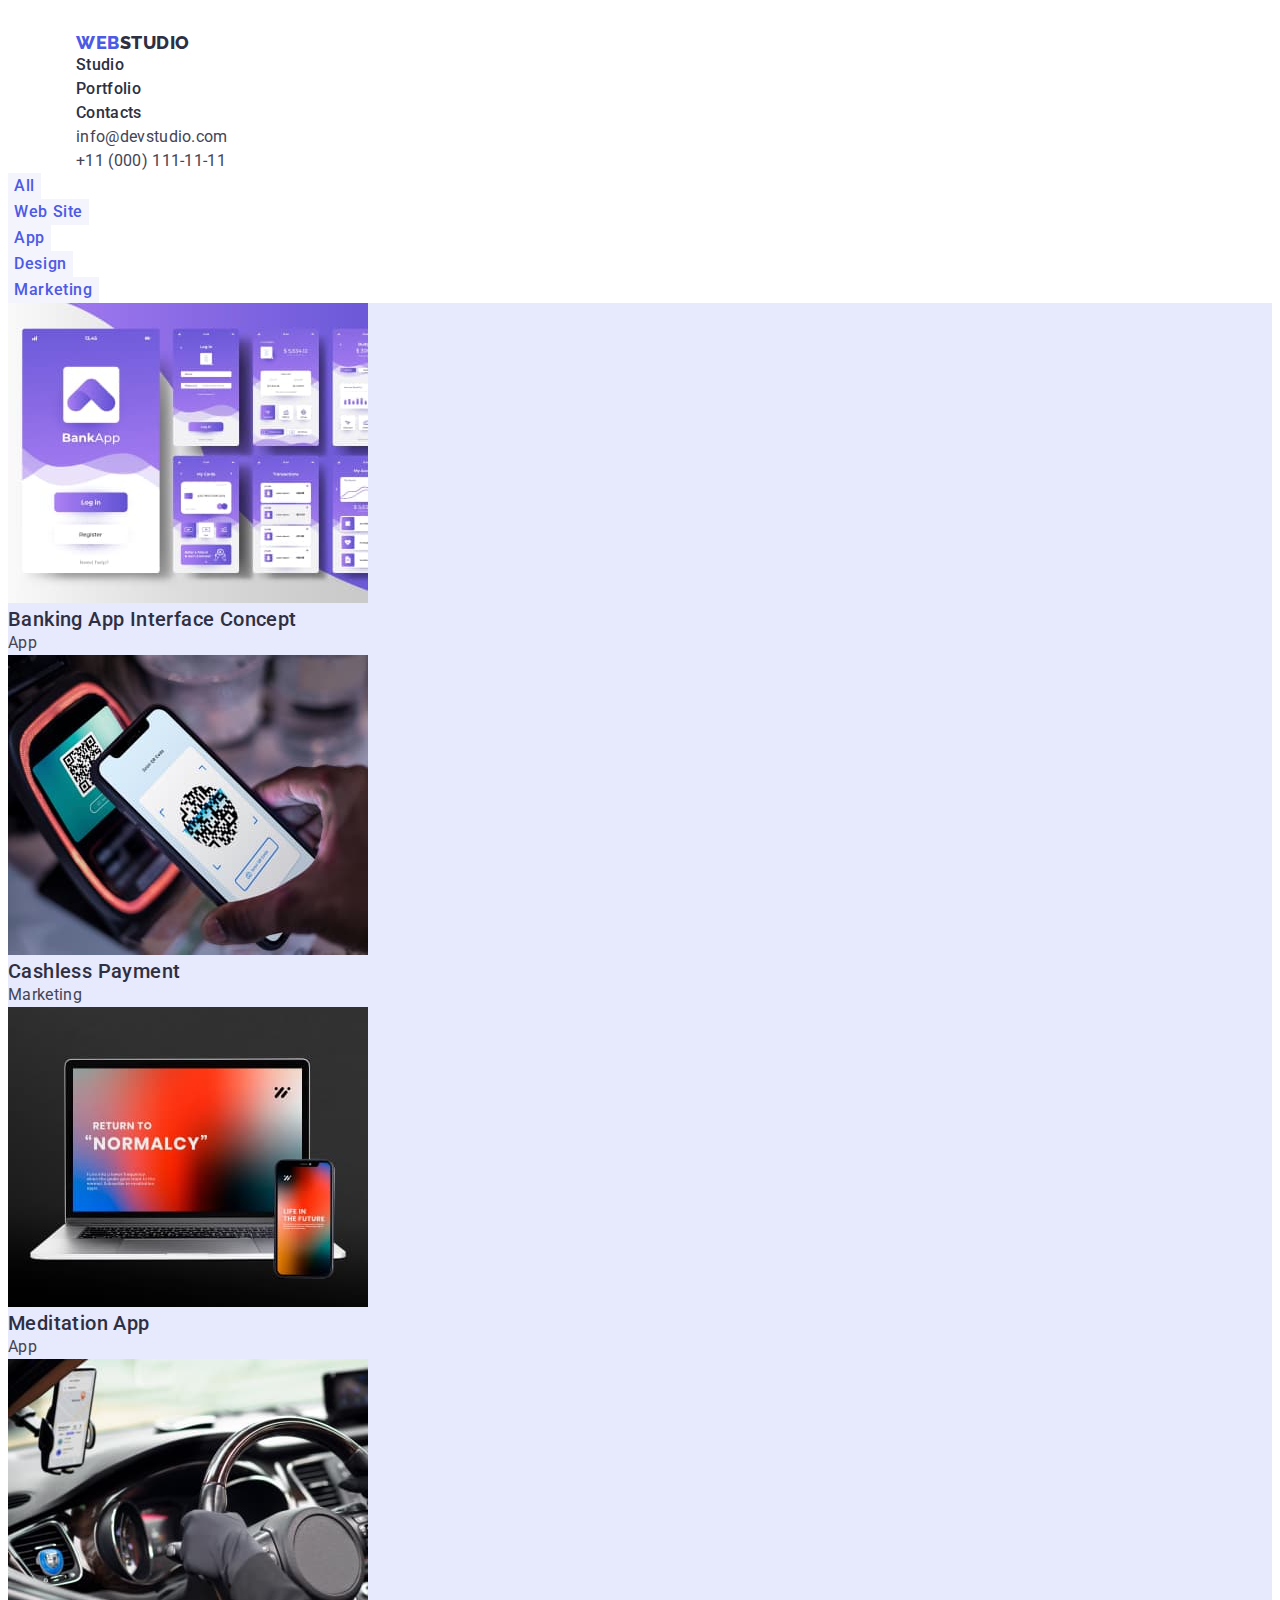
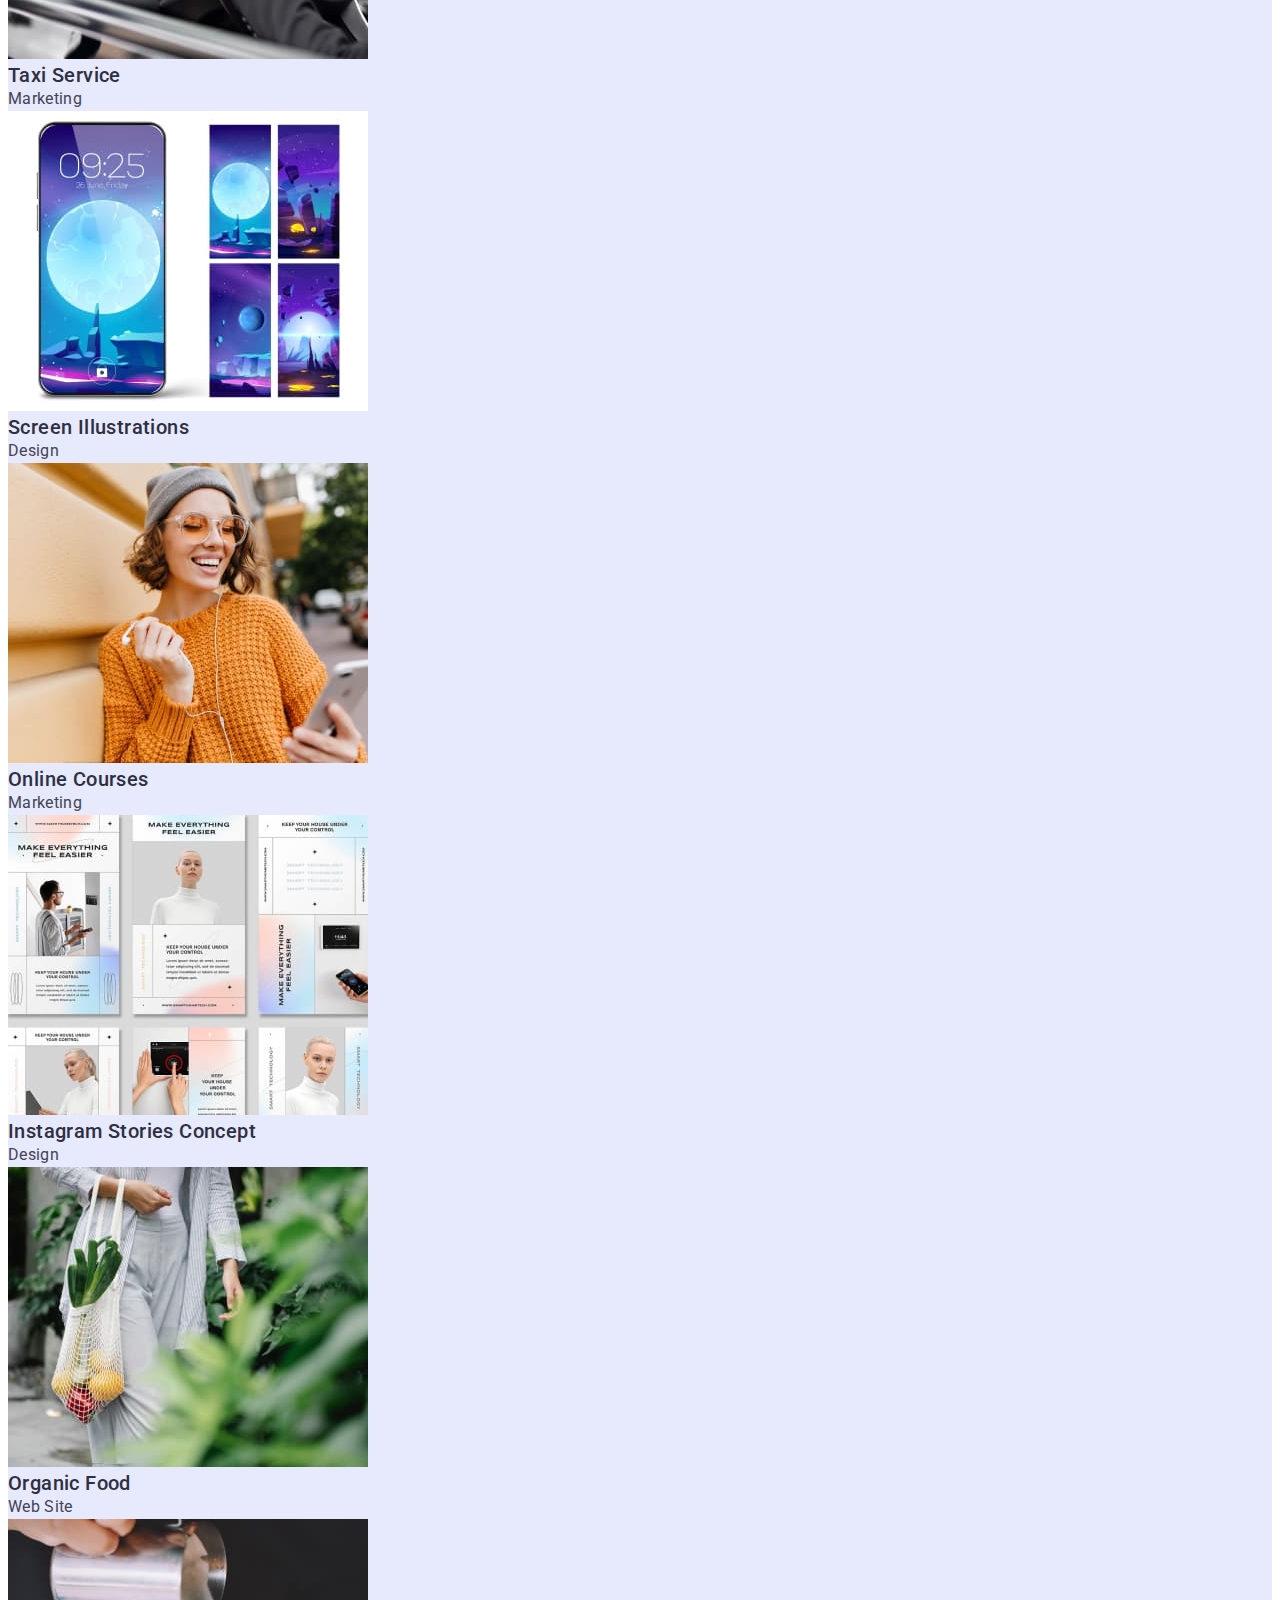
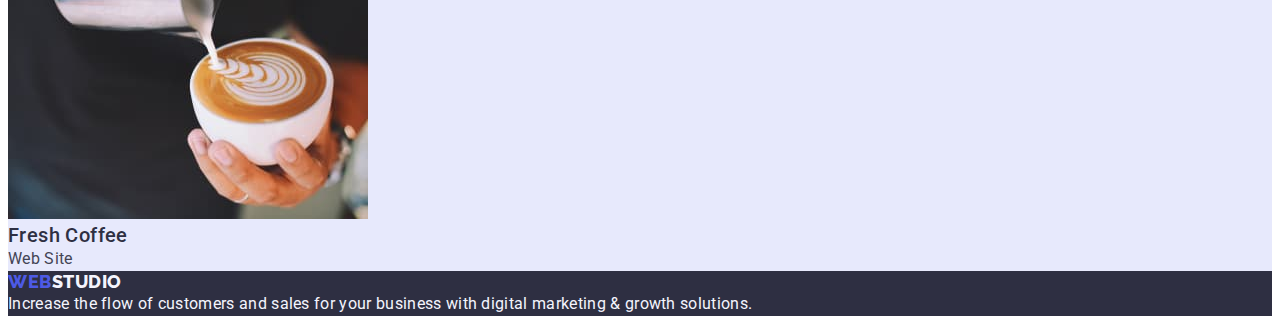
==== portfolio.html @ 5c4ec495 "add margine to header" ====
<!DOCTYPE html>
<html lang="en">
  <head>
    <meta charset="UTF-8" />
    <meta http-equiv="X-UA-Compatible" content="IE=edge" />
    <meta name="viewport" content="width=device-width, initial-scale=1.0" />
    <title>Document</title>
    <link rel="preconnect" href="https://fonts.googleapis.com" />
    <link rel="preconnect" href="https://fonts.gstatic.com" crossorigin />
    <link
      href="https://fonts.googleapis.com/css2?family=Raleway:wght@800&family=Roboto:wght@400;500;700;900&display=swap"
      rel="stylesheet"
    />
    <link
      rel="stylesheet"
      href="https://cdnjs.cloudflare.com/ajax/libs/modern-normalize/1.1.0/modern-normalize.min.css"
      integrity="sha512-wpPYUAdjBVSE4KJnH1VR1HeZfpl1ub8YT/NKx4PuQ5NmX2tKuGu6U/JRp5y+Y8XG2tV+wKQpNHVUX03MfMFn9Q=="
      crossorigin="anonymous"
      referrerpolicy="no-referrer"
    />
    <link href="./css/styles.css" rel="stylesheet" />
  </head>
  <body>
    <header class="header">
      <div class="container">
        <nav class="header-navigation">
          <a class="main-logo link" href="./index.html"
            >Web<span class="logo-span">Studio</span></a
          >
          <ul class="header-list list">
            <li class="header-item">
              <a class="header-link link" href="./index.html"> Studio </a>
            </li>
            <li class="header-item">
              <a class="header-link link" href="./portfolio.html">
                Portfolio
              </a>
            </li>
            <li class="header-item">
              <a class="header-link link" href=""> Contacts </a>
            </li>
          </ul>
        </nav>
        <address class="header-contact">
          <ul class="address-list list">
            <li class="adress-item">
              <a class="item-contact link" href="mailto:info@devstudio.com">
                info@devstudio.com
              </a>
            </li>
            <li class="adress-item">
              <a class="item-contact link" href="tel:+110001111111">
                +11 (000) 111-11-11
              </a>
            </li>
          </ul>
        </address>
      </div>
    </header>
    <main>
      <!--Filter-->
      <section class="filter">
        <h1 hidden class="project-title">Our projects</h1>
        <ul class="filter-list list">
          <li class="filter-item">
            <button class="filter-btn" type="button">All</button>
          </li>
          <li class="filter-item">
            <button class="filter-btn" type="button">Web Site</button>
          </li>
          <li class="filter-item">
            <button class="filter-btn" type="button">App</button>
          </li>
          <li class="filter-item">
            <button class="filter-btn" type="button">Design</button>
          </li>
          <li class="filter-item">
            <button class="filter-btn" type="button">Marketing</button>
          </li>
        </ul>

        <!--Projects-list-->

        <ul class="project-list list">
          <li class="project-item">
            <a class="project-link link">
              <img
                class="project-picture"
                src="./images/Portfolio/app_concept.jpg"
                alt="employee photo"
                width="360"
                height="300"
              />
              <h2 class="project-name">Banking App Interface Concept</h2>
              <p class="project-description">App</p>
            </a>
          </li>
          <li class="project-item">
            <a class="project-link link"
              ><img
                class="project-picture"
                src="./images/Portfolio/payment.jpg"
                alt="employee photo"
                width="360"
                height="300"
              />
              <h2 class="project-name">Cashless Payment</h2>
              <p class="project-description">Marketing</p>
            </a>
          </li>
          <li class="project-item">
            <a class="project-link link"
              ><img
                class="project-picture"
                src="./images/Portfolio/meditation_app.jpg"
                alt="employee photo"
                width="360"
                height="300"
              />
              <h2 class="project-name">Meditation App</h2>
              <p class="project-description">App</p>
            </a>
          </li>
          <li class="project-item">
            <a class="project-link link"
              ><img
                class="project-picture"
                src="./images/Portfolio/taxi_service.jpg"
                alt="employee photo"
                width="360"
                height="300"
              />
              <h2 class="project-name">Taxi Service</h2>
              <p class="project-description">Marketing</p>
            </a>
          </li>
          <li class="project-item">
            <a class="project-link link"
              ><img
                class="project-picture"
                src="./images/Portfolio/screen_img.jpg"
                alt="employee photo"
                width="360"
                height="300"
              />
              <h2 class="project-name">Screen Illustrations</h2>
              <p class="project-description">Design</p>
            </a>
          </li>
          <li class="project-item">
            <a class="project-link link"
              ><img
                class="project-picture"
                src="./images/Portfolio/courses.jpg"
                alt="employee photo"
                width="360"
                height="300"
              />
              <h2 class="project-name">Online Courses</h2>
              <p class="project-description">Marketing</p>
            </a>
          </li>
          <li class="project-item">
            <a class="project-link link"
              ><img
                class="project-picture"
                src="./images/Portfolio/inst_stories_concept.jpg"
                alt="employee photo"
                width="360"
                height="300"
              />
              <h2 class="project-name">Instagram Stories Concept</h2>
              <p class="project-description">Design</p>
            </a>
          </li>
          <li class="project-item">
            <a class="project-link link"
              ><img
                class="project-picture"
                src="./images/Portfolio/organic_food.jpg"
                alt="employee photo"
                width="360"
                height="300"
              />
              <h2 class="project-name">Organic Food</h2>
              <p class="project-description">Web Site</p>
            </a>
          </li>
          <li class="project-item">
            <a class="project-link link"
              ><img
                class="project-picture"
                src="./images/Portfolio/fresh_coffee.jpg"
                alt="employee photo"
                width="360"
                height="300"
              />
              <h2 class="project-name">Fresh Coffee</h2>
              <p class="project-description">Web Site</p>
            </a>
          </li>
        </ul>
      </section>
    </main>
    <footer class="footer">
      <a class="footer-logo link" href="./index.html"
        >Web<span class="logo-span-foot">Studio</span></a
      >
      <p class="footer-text">
        Increase the flow of customers and sales for your business with digital
        marketing & growth solutions.
      </p>
    </footer>
  </body>
</html>
---- css/styles.css ----
:root {
  --main-text-color: #434455;
  --main-title-color: #ffffff;
  --second-title-color: #2e2f42;
  --active-link-color: #404bbf;
  --logo-color-style: #4d5ae5;
  --logo-main-color: #2e2f42;
  --filter-btn-color: #4d5ae5;
}

p,
h1,
h2,
h3,
h4,
h5,
h6 {
  margin: 0;
}

ul {
  margin: 0;
  padding-left: 0;
}

button {
  cursor: pointer;
}

address {
  font-style: normal;
}

body {
  font-family: "Roboto", sans-serif;
  background-color: #ffffff;
  color: var(--main-text-color);
}

.link {
  text-decoration: none;
}

.list {
  list-style: none;
}

.container {
  width: 1128px;
  padding-left: 15px;
  padding-right: 15px;
  margin: 0 auto;
}

.btn-size {
  border: 0;
  padding: 16px 32px;
}

/*? --------HEADER-----------*/

.header {
  background: #fff;
  padding-top: 24px;
}
.header-navigation {
}

.main-logo {
  font-family: "Raleway", sans-serif;
  font-style: normal;
  font-weight: 800;
  font-size: 18px;
  line-height: 1.17;
  letter-spacing: 0.03em;
  text-transform: uppercase;
  color: var(--logo-color-style);
  text-decoration: none;
}

.logo-span {
  color: var(--logo-main-color);
  text-decoration: none;
}

.header-list {
}
.header-item {
}

.header-link {
  font-weight: 500;
  font-size: 16px;
  line-height: 1.5;
  letter-spacing: 0.02em;
  color: var(--second-title-color);
}
.header-link:hover {
  color: var(--active-link-color);
}

.header-link:focus {
  color: var(--active-link-color);
}

.header-contact {
  font-style: normal;
}
.address-list {
}
.adress-item {
}
.item-contact {
  font-weight: 400;
  font-size: 16px;
  line-height: 1.5;
  letter-spacing: 0.02em;
  color: var(--main-text-color);
}

.item-contact:hover {
  color: var(--active-link-color);
}

.item-contact:focus {
  color: var(--active-link-color);
}

/*? --------HERO-----------*/

.hero {
  background-color: var(--logo-main-color);
}

.hero-title {
  font-style: normal;
  font-size: 56px;
  line-height: 1.07;
  text-align: center;
  letter-spacing: 0.02em;
  color: var(--main-title-color);
  margin-bottom: 48px;
}

.hero-btn {
  font-family: "Roboto", sans-serif;
  background-color: #4d5ae5;
  font-weight: 500;
  font-size: 16px;
  line-height: 1.5;
  letter-spacing: 0.04em;
  text-align: center;
  color: #ffffff;
}



.hero-btn:hover {
  background-color: var(--active-link-color);
}

.hero-btn:focus {
  background-color: var(--active-link-color);
}

/*? --------BENEFITS-----------*/

.benefits {
  background: #fff;
}

.benefits-list{
  padding-top: 120px;
  padding-bottom: 120px;
}

.benefits-title {
  font-style: normal;
  font-weight: 500;
  font-size: 20px;
  line-height: 1.2;
  letter-spacing: 0.02em;
  color: var(--second-title-color);
  margin-bottom: 8px;
}

.benefits-text {
  font-size: 16px;
  line-height: 1.5;
  letter-spacing: 0.02em;
  color: var(--main-text-color);
}

.exemple-title {
  font-style: normal;
  font-weight: 700;
  font-size: 36px;
  line-height: 1.11;
  letter-spacing: 0.02em;
  text-align: center;
  text-transform: capitalize;
  color: var(--second-title-color);
}

/*? --------OUR TEAM-----------*/

.team {
  background: #f4f4fd;
}

.team-title {
  font-style: normal;
  font-weight: 700;
  font-size: 36px;
  line-height: 1.11;
  letter-spacing: 0.02em;
  text-align: center;
  text-transform: capitalize;
  color: var(--second-title-color);
}

.team-item {
  background: #ffffff;
}

.team-name {
  font-style: normal;
  font-weight: 500;
  font-size: 20px;
  line-height: 1.2;
  letter-spacing: 0.02em;
  color: var(--second-title-color);
}

.team-post {
  font-size: 16px;
  line-height: 1.5;
  letter-spacing: 0.02em;
  color: var(--main-text-color);
}

/*! --------======PORTFOLIO========-----------*/

/*? --------FILTER-----------*/

.filter {
  background: #ffffff;
}

.filter-list:focus {
  color: var(--active-link-color);
}

.filter-btn {
  font-family: "Roboto", sans-serif;
  font-style: normal;
  font-weight: 500;
  font-size: 16px;
  line-height: 1.5;
  letter-spacing: 0.04em;
  color: var(--filter-btn-color);
  background-color: #f4f4fd;
  border: none;
  cursor: pointer;
}

.filter-btn:hover {
  background: var(--active-link-color);
  color: #ffffff;
}

.filter-btn:focus {
  background: var(--active-link-color);
  color: #ffffff;
}

.filter-btn-text {
  color: #4d5ae5;
}
.filter-btn-text:hover {
  color: #ffffff;
}

.filter-btn-text:focus {
  color: #fff;
}

/*? --------PROJECTS-----------*/

.project-list {
}

.project-item {
  background-color: #e7e9fc;
}

.project-link {
}

.project-picture {
  cursor: pointer;
}
.project-name {
  font-style: normal;
  font-weight: 500;
  font-size: 20px;
  line-height: 1.2;
  letter-spacing: 0.02em;
  cursor: pointer;
  color: var(--second-title-color);
}

.project-description {
  font-size: 16px;
  line-height: 1.5;
  letter-spacing: 0.02em;
  cursor: pointer;
  color: var(--main-text-color);
}

/*? --------FOOTER-----------*/

.footer {
  background-color: var(--second-title-color);
}

.footer-logo {
  font-family: "Raleway", sans-serif;
  font-style: normal;
  font-weight: 800;
  font-size: 18px;
  line-height: 1.17;
  letter-spacing: 0.03em;
  text-transform: uppercase;
  color: var(--logo-color-style);
}

.logo-span-foot {
  color: #f4f4fd;
}

.footer-text {
  font-size: 16px;
  line-height: 1.5;
  letter-spacing: 0.02em;
  color: #f4f4fd;
}
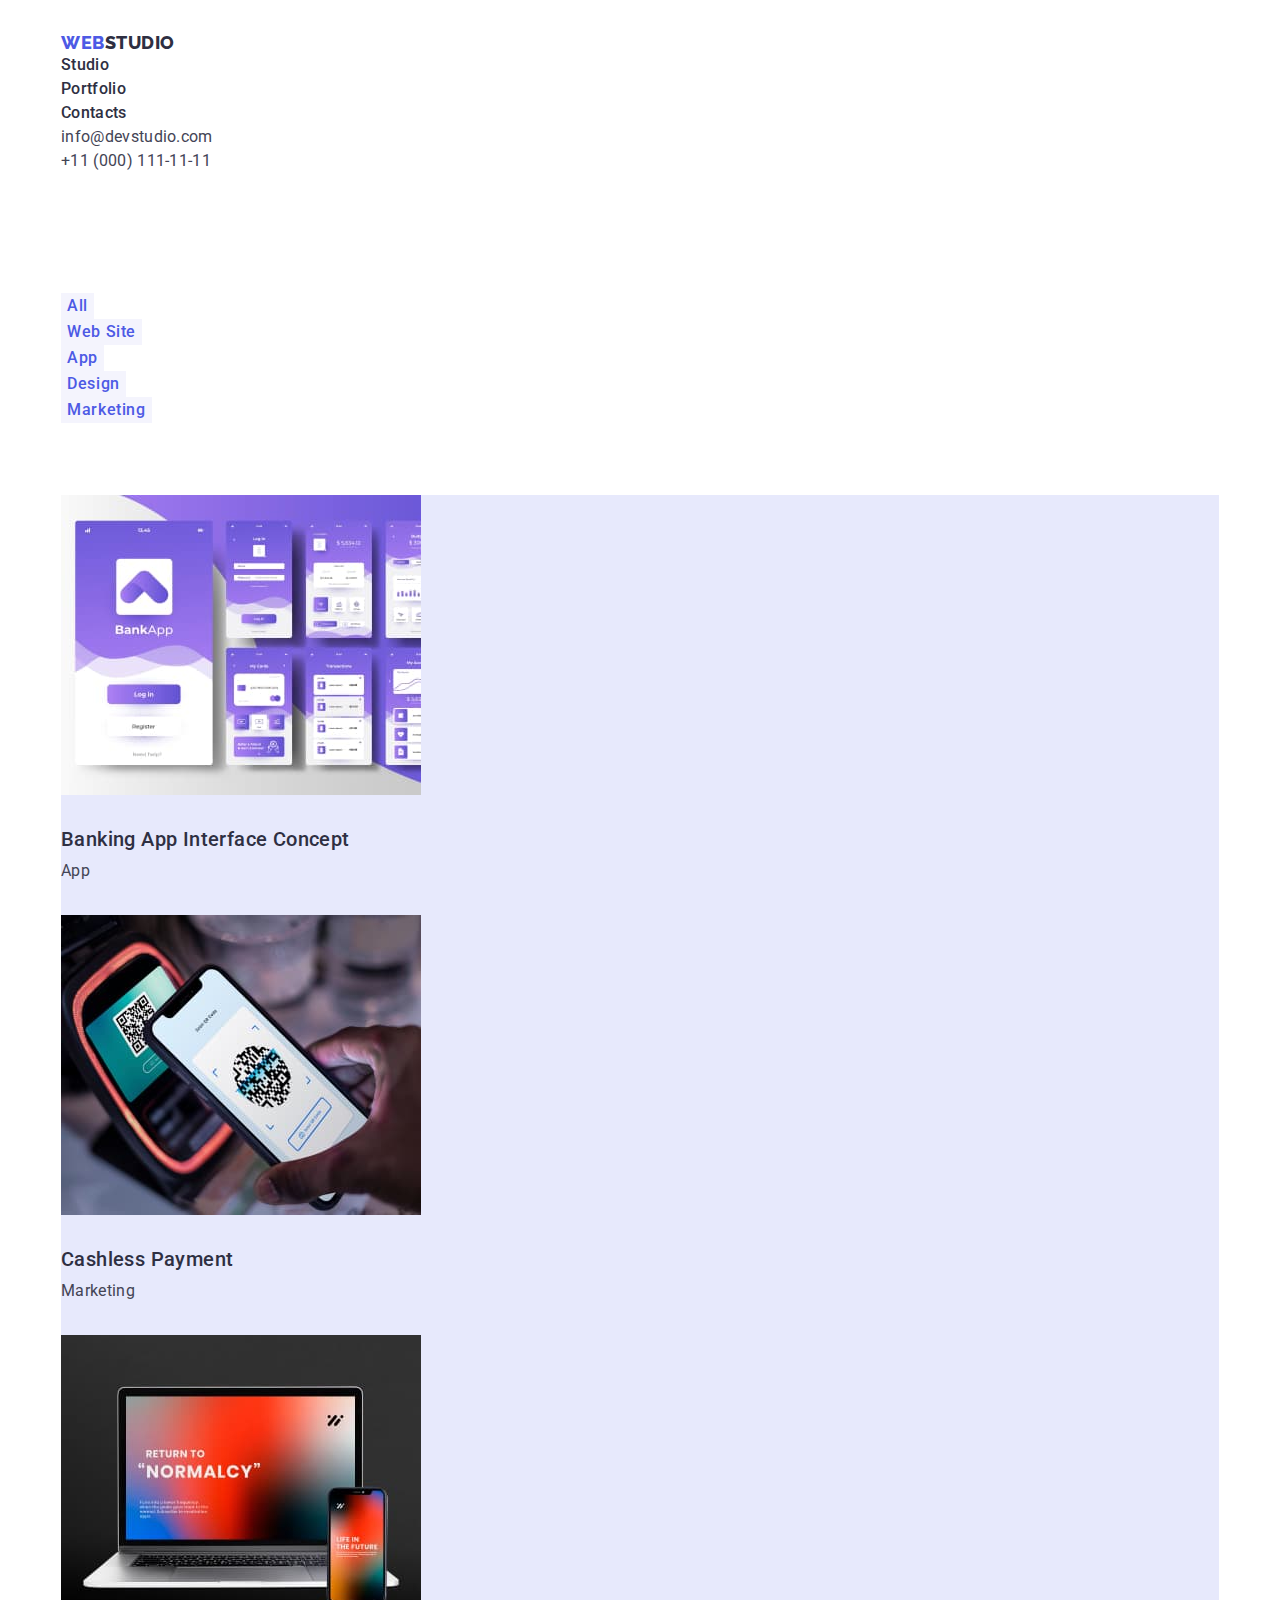
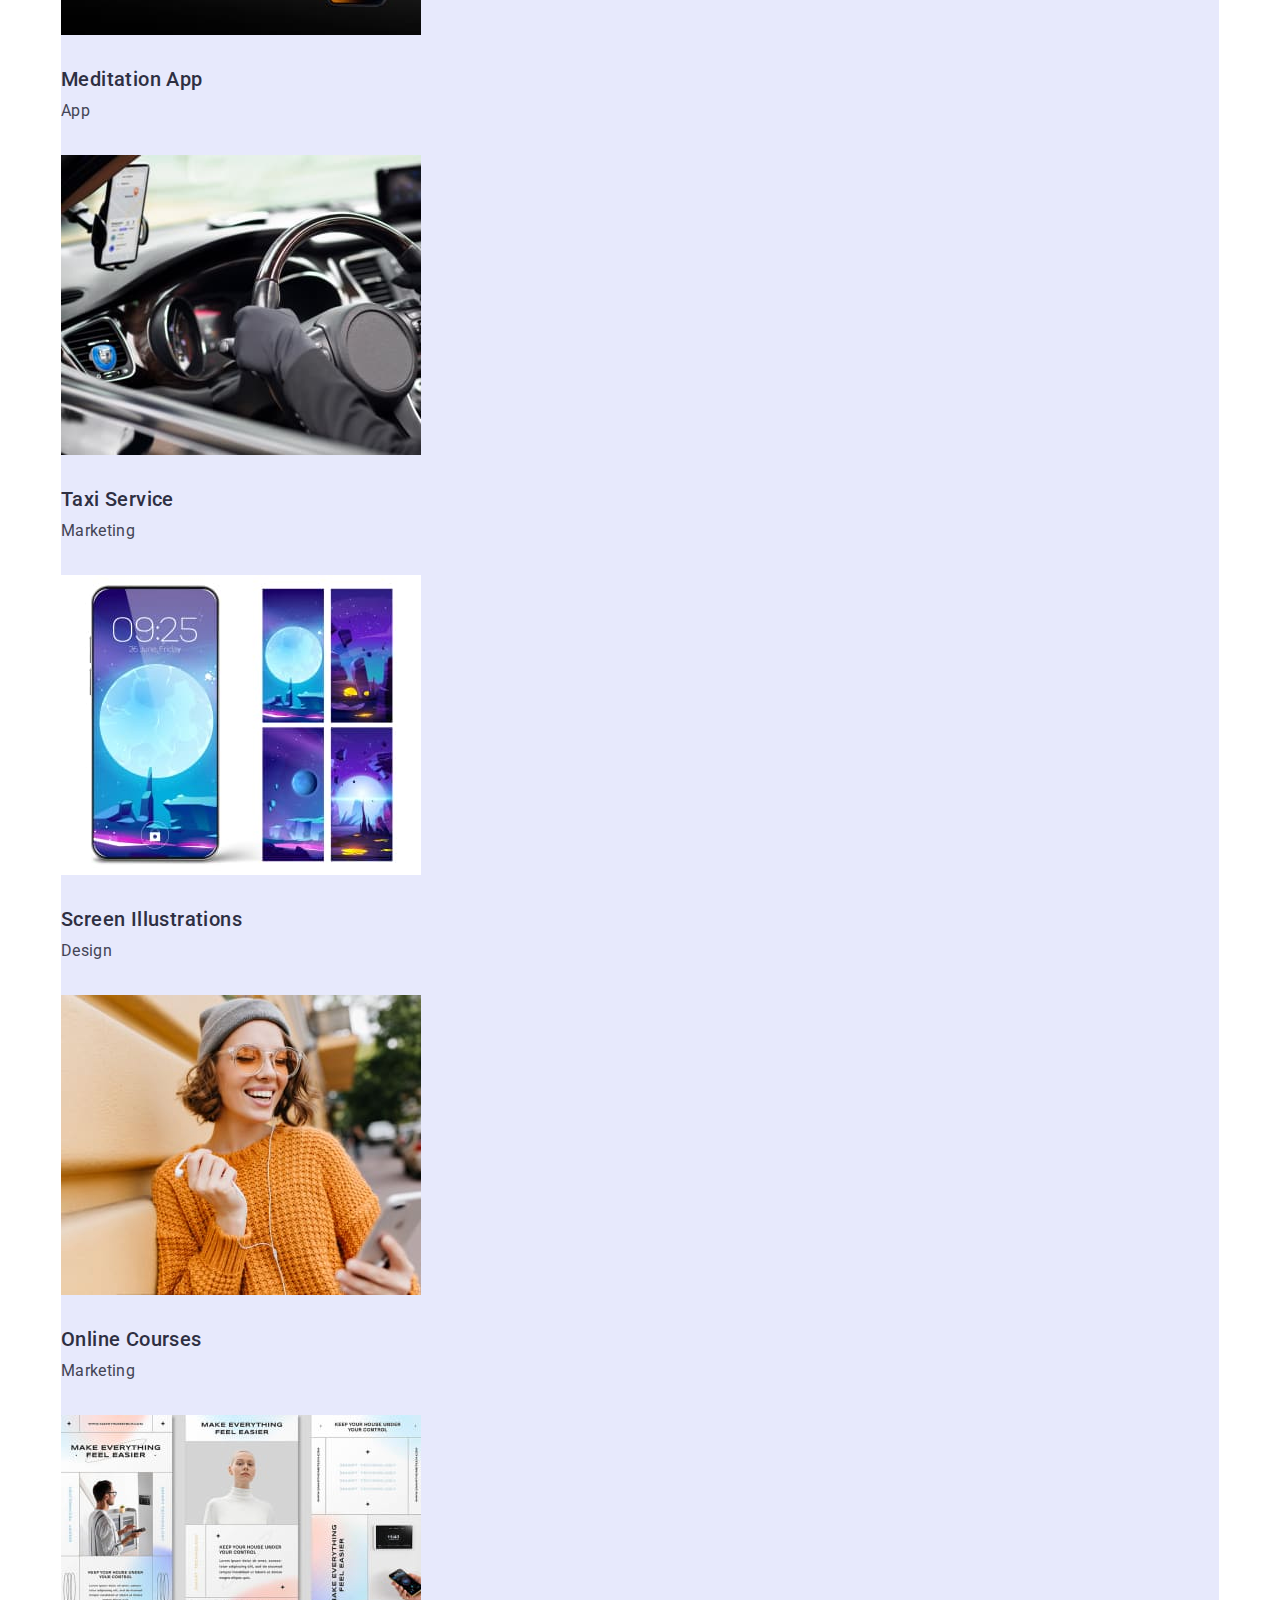
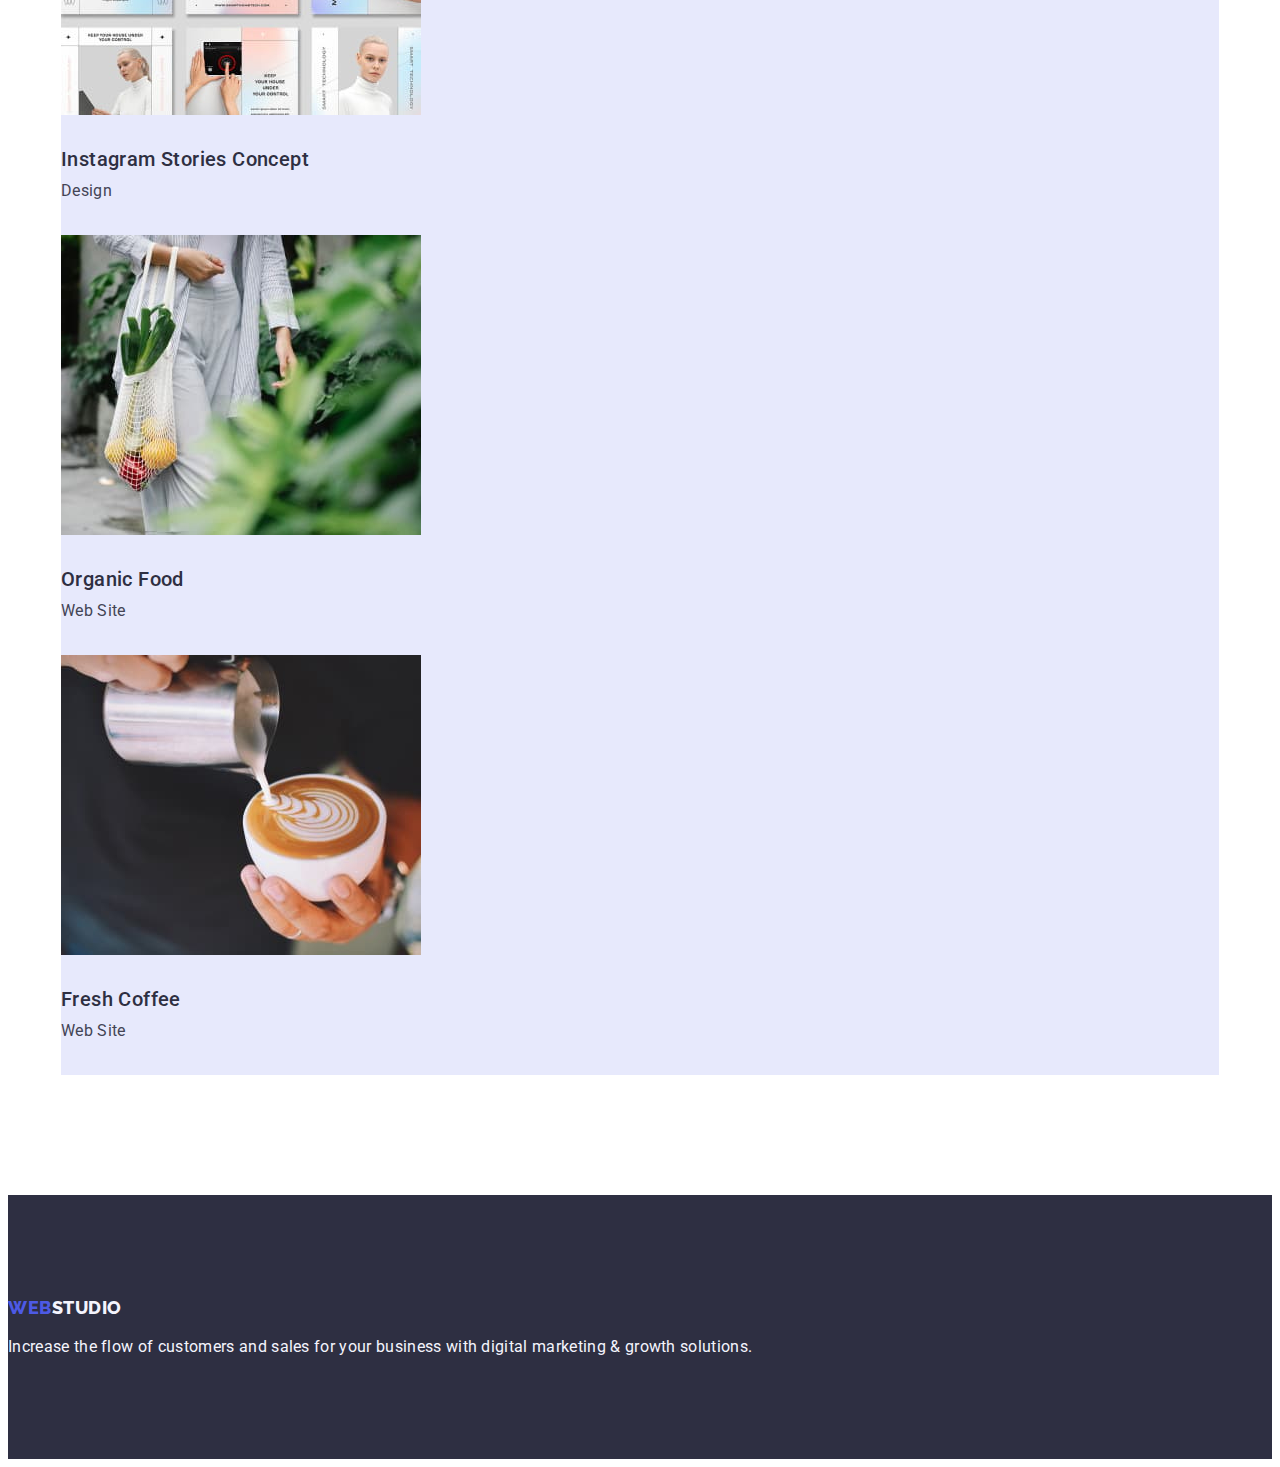
==== commit cbc6ccd2: "added container to all pages" ====
--- a/portfolio.html
+++ b/portfolio.html
@@ -61,145 +61,149 @@
       <!--Filter-->
       <section class="filter">
         <h1 hidden class="project-title">Our projects</h1>
-        <ul class="filter-list list">
-          <li class="filter-item">
-            <button class="filter-btn" type="button">All</button>
-          </li>
-          <li class="filter-item">
-            <button class="filter-btn" type="button">Web Site</button>
-          </li>
-          <li class="filter-item">
-            <button class="filter-btn" type="button">App</button>
-          </li>
-          <li class="filter-item">
-            <button class="filter-btn" type="button">Design</button>
-          </li>
-          <li class="filter-item">
-            <button class="filter-btn" type="button">Marketing</button>
-          </li>
-        </ul>
+        <div class="container">
+          <ul class="filter-list list">
+            <li class="filter-item">
+              <button class="filter-btn" type="button">All</button>
+            </li>
+            <li class="filter-item">
+              <button class="filter-btn" type="button">Web Site</button>
+            </li>
+            <li class="filter-item">
+              <button class="filter-btn" type="button">App</button>
+            </li>
+            <li class="filter-item">
+              <button class="filter-btn" type="button">Design</button>
+            </li>
+            <li class="filter-item">
+              <button class="filter-btn" type="button">Marketing</button>
+            </li>
+          </ul>
+        </div>
 
         <!--Projects-list-->
 
-        <ul class="project-list list">
-          <li class="project-item">
-            <a class="project-link link">
-              <img
-                class="project-picture"
-                src="./images/Portfolio/app_concept.jpg"
-                alt="employee photo"
-                width="360"
-                height="300"
-              />
-              <h2 class="project-name">Banking App Interface Concept</h2>
-              <p class="project-description">App</p>
-            </a>
-          </li>
-          <li class="project-item">
-            <a class="project-link link"
-              ><img
-                class="project-picture"
-                src="./images/Portfolio/payment.jpg"
-                alt="employee photo"
-                width="360"
-                height="300"
-              />
-              <h2 class="project-name">Cashless Payment</h2>
-              <p class="project-description">Marketing</p>
-            </a>
-          </li>
-          <li class="project-item">
-            <a class="project-link link"
-              ><img
-                class="project-picture"
-                src="./images/Portfolio/meditation_app.jpg"
-                alt="employee photo"
-                width="360"
-                height="300"
-              />
-              <h2 class="project-name">Meditation App</h2>
-              <p class="project-description">App</p>
-            </a>
-          </li>
-          <li class="project-item">
-            <a class="project-link link"
-              ><img
-                class="project-picture"
-                src="./images/Portfolio/taxi_service.jpg"
-                alt="employee photo"
-                width="360"
-                height="300"
-              />
-              <h2 class="project-name">Taxi Service</h2>
-              <p class="project-description">Marketing</p>
-            </a>
-          </li>
-          <li class="project-item">
-            <a class="project-link link"
-              ><img
-                class="project-picture"
-                src="./images/Portfolio/screen_img.jpg"
-                alt="employee photo"
-                width="360"
-                height="300"
-              />
-              <h2 class="project-name">Screen Illustrations</h2>
-              <p class="project-description">Design</p>
-            </a>
-          </li>
-          <li class="project-item">
-            <a class="project-link link"
-              ><img
-                class="project-picture"
-                src="./images/Portfolio/courses.jpg"
-                alt="employee photo"
-                width="360"
-                height="300"
-              />
-              <h2 class="project-name">Online Courses</h2>
-              <p class="project-description">Marketing</p>
-            </a>
-          </li>
-          <li class="project-item">
-            <a class="project-link link"
-              ><img
-                class="project-picture"
-                src="./images/Portfolio/inst_stories_concept.jpg"
-                alt="employee photo"
-                width="360"
-                height="300"
-              />
-              <h2 class="project-name">Instagram Stories Concept</h2>
-              <p class="project-description">Design</p>
-            </a>
-          </li>
-          <li class="project-item">
-            <a class="project-link link"
-              ><img
-                class="project-picture"
-                src="./images/Portfolio/organic_food.jpg"
-                alt="employee photo"
-                width="360"
-                height="300"
-              />
-              <h2 class="project-name">Organic Food</h2>
-              <p class="project-description">Web Site</p>
-            </a>
-          </li>
-          <li class="project-item">
-            <a class="project-link link"
-              ><img
-                class="project-picture"
-                src="./images/Portfolio/fresh_coffee.jpg"
-                alt="employee photo"
-                width="360"
-                height="300"
-              />
-              <h2 class="project-name">Fresh Coffee</h2>
-              <p class="project-description">Web Site</p>
-            </a>
-          </li>
-        </ul>
+        <div class="container">
+          <ul class="project-list list">
+            <li class="project-item">
+              <a class="project-link link">
+                <img
+                  class="project-picture"
+                  src="./images/Portfolio/app_concept.jpg"
+                  alt="employee photo"
+                  width="360"
+                  height="300"
+                />
+                <h2 class="project-name">Banking App Interface Concept</h2>
+                <p class="project-description">App</p>
+              </a>
+            </li>
+            <li class="project-item">
+              <a class="project-link link"
+                ><img
+                  class="project-picture"
+                  src="./images/Portfolio/payment.jpg"
+                  alt="employee photo"
+                  width="360"
+                  height="300"
+                />
+                <h2 class="project-name">Cashless Payment</h2>
+                <p class="project-description">Marketing</p>
+              </a>
+            </li>
+            <li class="project-item">
+              <a class="project-link link"
+                ><img
+                  class="project-picture"
+                  src="./images/Portfolio/meditation_app.jpg"
+                  alt="employee photo"
+                  width="360"
+                  height="300"
+                />
+                <h2 class="project-name">Meditation App</h2>
+                <p class="project-description">App</p>
+              </a>
+            </li>
+            <li class="project-item">
+              <a class="project-link link"
+                ><img
+                  class="project-picture"
+                  src="./images/Portfolio/taxi_service.jpg"
+                  alt="employee photo"
+                  width="360"
+                  height="300"
+                />
+                <h2 class="project-name">Taxi Service</h2>
+                <p class="project-description">Marketing</p>
+              </a>
+            </li>
+            <li class="project-item">
+              <a class="project-link link"
+                ><img
+                  class="project-picture"
+                  src="./images/Portfolio/screen_img.jpg"
+                  alt="employee photo"
+                  width="360"
+                  height="300"
+                />
+                <h2 class="project-name">Screen Illustrations</h2>
+                <p class="project-description">Design</p>
+              </a>
+            </li>
+            <li class="project-item">
+              <a class="project-link link"
+                ><img
+                  class="project-picture"
+                  src="./images/Portfolio/courses.jpg"
+                  alt="employee photo"
+                  width="360"
+                  height="300"
+                />
+                <h2 class="project-name">Online Courses</h2>
+                <p class="project-description">Marketing</p>
+              </a>
+            </li>
+            <li class="project-item">
+              <a class="project-link link"
+                ><img
+                  class="project-picture"
+                  src="./images/Portfolio/inst_stories_concept.jpg"
+                  alt="employee photo"
+                  width="360"
+                  height="300"
+                />
+                <h2 class="project-name">Instagram Stories Concept</h2>
+                <p class="project-description">Design</p>
+              </a>
+            </li>
+            <li class="project-item">
+              <a class="project-link link"
+                ><img
+                  class="project-picture"
+                  src="./images/Portfolio/organic_food.jpg"
+                  alt="employee photo"
+                  width="360"
+                  height="300"
+                />
+                <h2 class="project-name">Organic Food</h2>
+                <p class="project-description">Web Site</p>
+              </a>
+            </li>
+            <li class="project-item">
+              <a class="project-link link"
+                ><img
+                  class="project-picture"
+                  src="./images/Portfolio/fresh_coffee.jpg"
+                  alt="employee photo"
+                  width="360"
+                  height="300"
+                />
+                <h2 class="project-name">Fresh Coffee</h2>
+                <p class="project-description">Web Site</p>
+              </a>
+            </li>
+          </ul>
+        </div>
       </section>
     </main>
     <footer class="footer">
--- a/css/styles.css
+++ b/css/styles.css
@@ -23,6 +23,10 @@
   padding-left: 0;
 }
 
+img {
+  display: block;
+}
+
 button {
   cursor: pointer;
 }
@@ -46,7 +50,7 @@
 }
 
 .container {
-  width: 1128px;
+  width: 1158px;
   padding-left: 15px;
   padding-right: 15px;
   margin: 0 auto;
@@ -62,6 +66,7 @@
 .header {
   background: #fff;
   padding-top: 24px;
+  padding-bottom: 24px;
 }
 .header-navigation {
 }
@@ -76,6 +81,7 @@
   text-transform: uppercase;
   color: var(--logo-color-style);
   text-decoration: none;
+  display: block;
 }
 
 .logo-span {
@@ -132,6 +138,11 @@
   background-color: var(--logo-main-color);
 }
 
+.hero-main {
+  padding-top: 188px;
+  padding-bottom: 188px;
+}
+
 .hero-title {
   font-style: normal;
   font-size: 56px;
@@ -139,6 +150,7 @@
   text-align: center;
   letter-spacing: 0.02em;
   color: var(--main-title-color);
+  max-width: 496px;
   margin-bottom: 48px;
 }
 
@@ -151,9 +163,8 @@
   letter-spacing: 0.04em;
   text-align: center;
   color: #ffffff;
-}
-
-
+  display: block;
+}
 
 .hero-btn:hover {
   background-color: var(--active-link-color);
@@ -169,7 +180,7 @@
   background: #fff;
 }
 
-.benefits-list{
+.benefits-list {
   padding-top: 120px;
   padding-bottom: 120px;
 }
@@ -191,7 +202,11 @@
   color: var(--main-text-color);
 }
 
-.exemple-title {
+/*?--------WHAT ARE WE DO IN------*/
+.examples {
+}
+
+.examples-title {
   font-style: normal;
   font-weight: 700;
   font-size: 36px;
@@ -202,10 +217,23 @@
   color: var(--second-title-color);
 }
 
+.examples-title {
+  margin-bottom: 72px;
+}
+
+.examples-list {
+  padding-bottom: 120px;
+}
+
 /*? --------OUR TEAM-----------*/
 
 .team {
   background: #f4f4fd;
+}
+
+.our-team {
+  padding-top: 120px;
+  padding-bottom: 120px;
 }
 
 .team-title {
@@ -217,6 +245,7 @@
   text-align: center;
   text-transform: capitalize;
   color: var(--second-title-color);
+  margin-bottom: 72px;
 }
 
 .team-item {
@@ -249,6 +278,11 @@
 
 .filter-list:focus {
   color: var(--active-link-color);
+}
+
+.filter-list {
+  padding-top: 96px;
+  padding-bottom: 72px;
 }
 
 .filter-btn {
@@ -288,6 +322,7 @@
 /*? --------PROJECTS-----------*/
 
 .project-list {
+  padding-bottom: 120px;
 }
 
 .project-item {
@@ -308,6 +343,8 @@
   letter-spacing: 0.02em;
   cursor: pointer;
   color: var(--second-title-color);
+  padding-top: 32px;
+  padding-bottom: 8px;
 }
 
 .project-description {
@@ -316,6 +353,7 @@
   letter-spacing: 0.02em;
   cursor: pointer;
   color: var(--main-text-color);
+  padding-bottom: 32px;
 }
 
 /*? --------FOOTER-----------*/
@@ -333,6 +371,9 @@
   letter-spacing: 0.03em;
   text-transform: uppercase;
   color: var(--logo-color-style);
+  display: block;
+  padding-top: 101.5px;
+  padding-bottom: 17.5px;
 }
 
 .logo-span-foot {
@@ -344,4 +385,5 @@
   line-height: 1.5;
   letter-spacing: 0.02em;
   color: #f4f4fd;
-}
+  padding-bottom: 100px;
+}
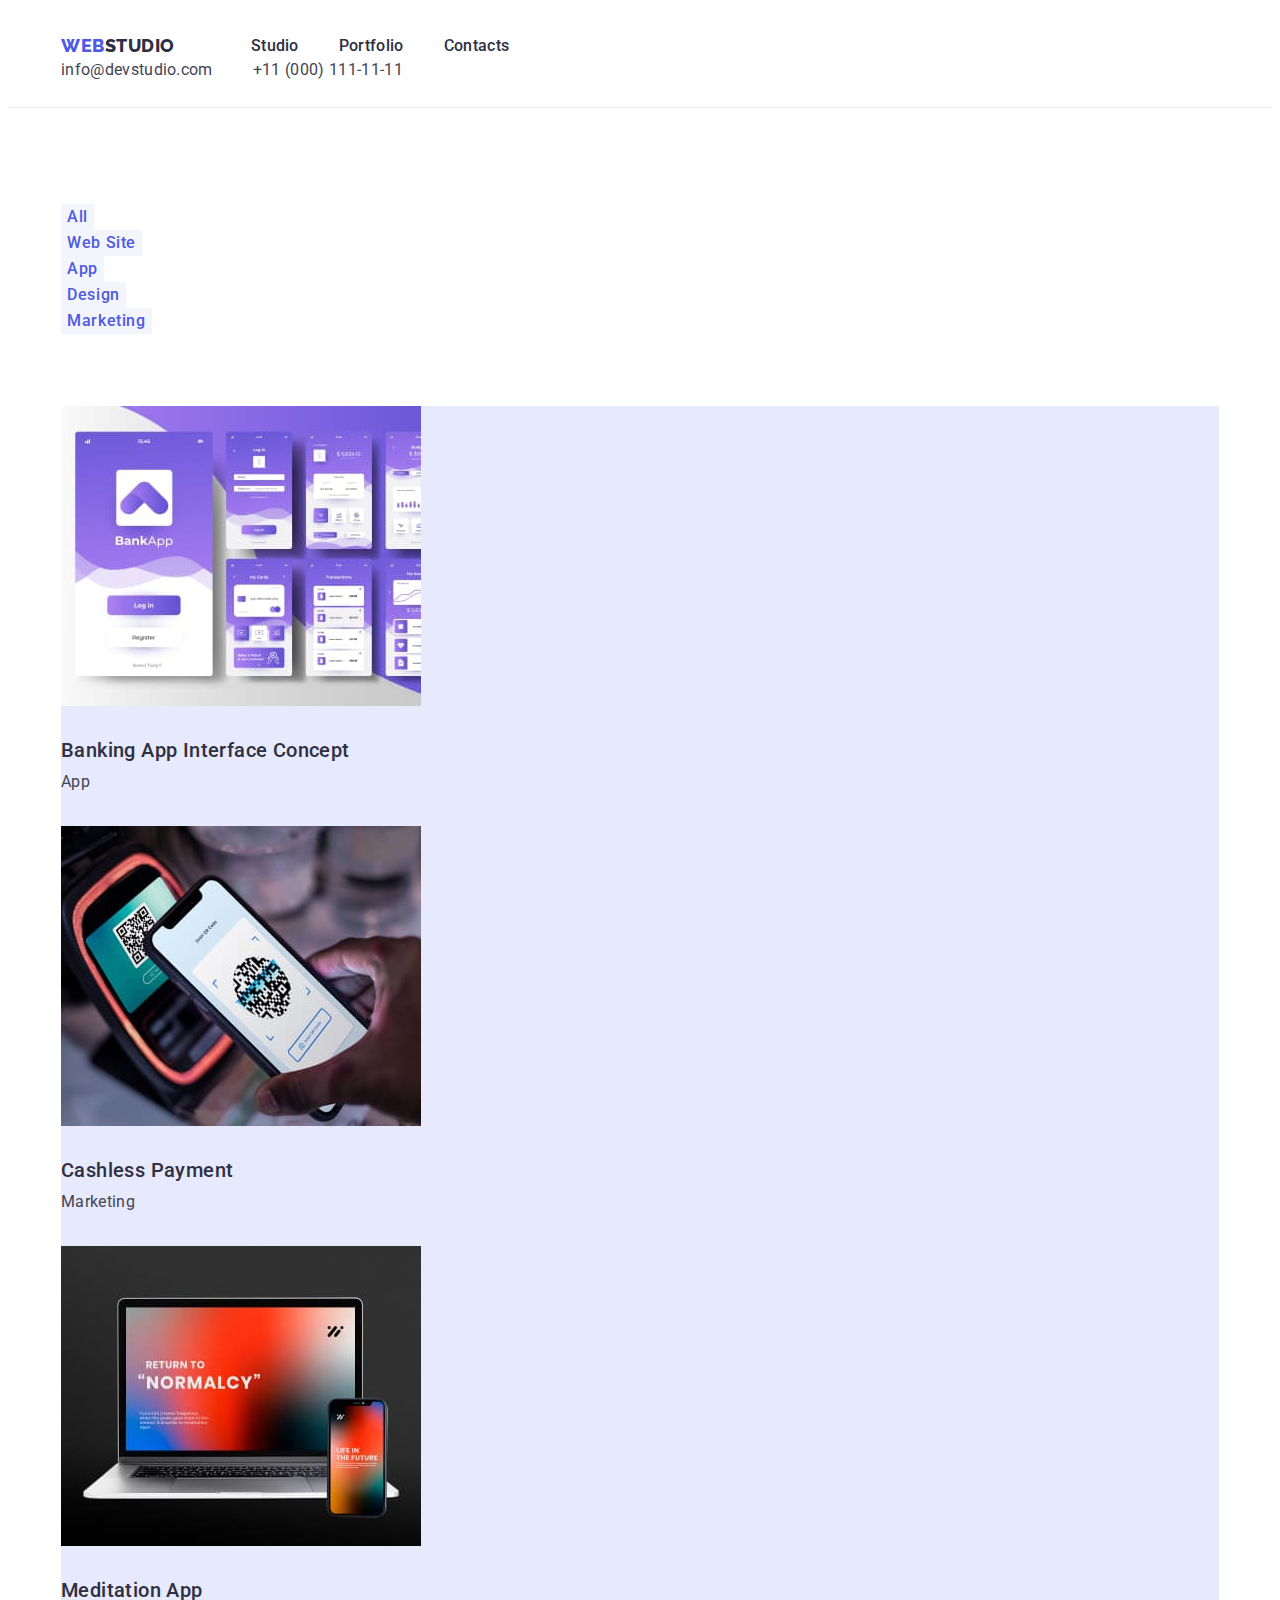
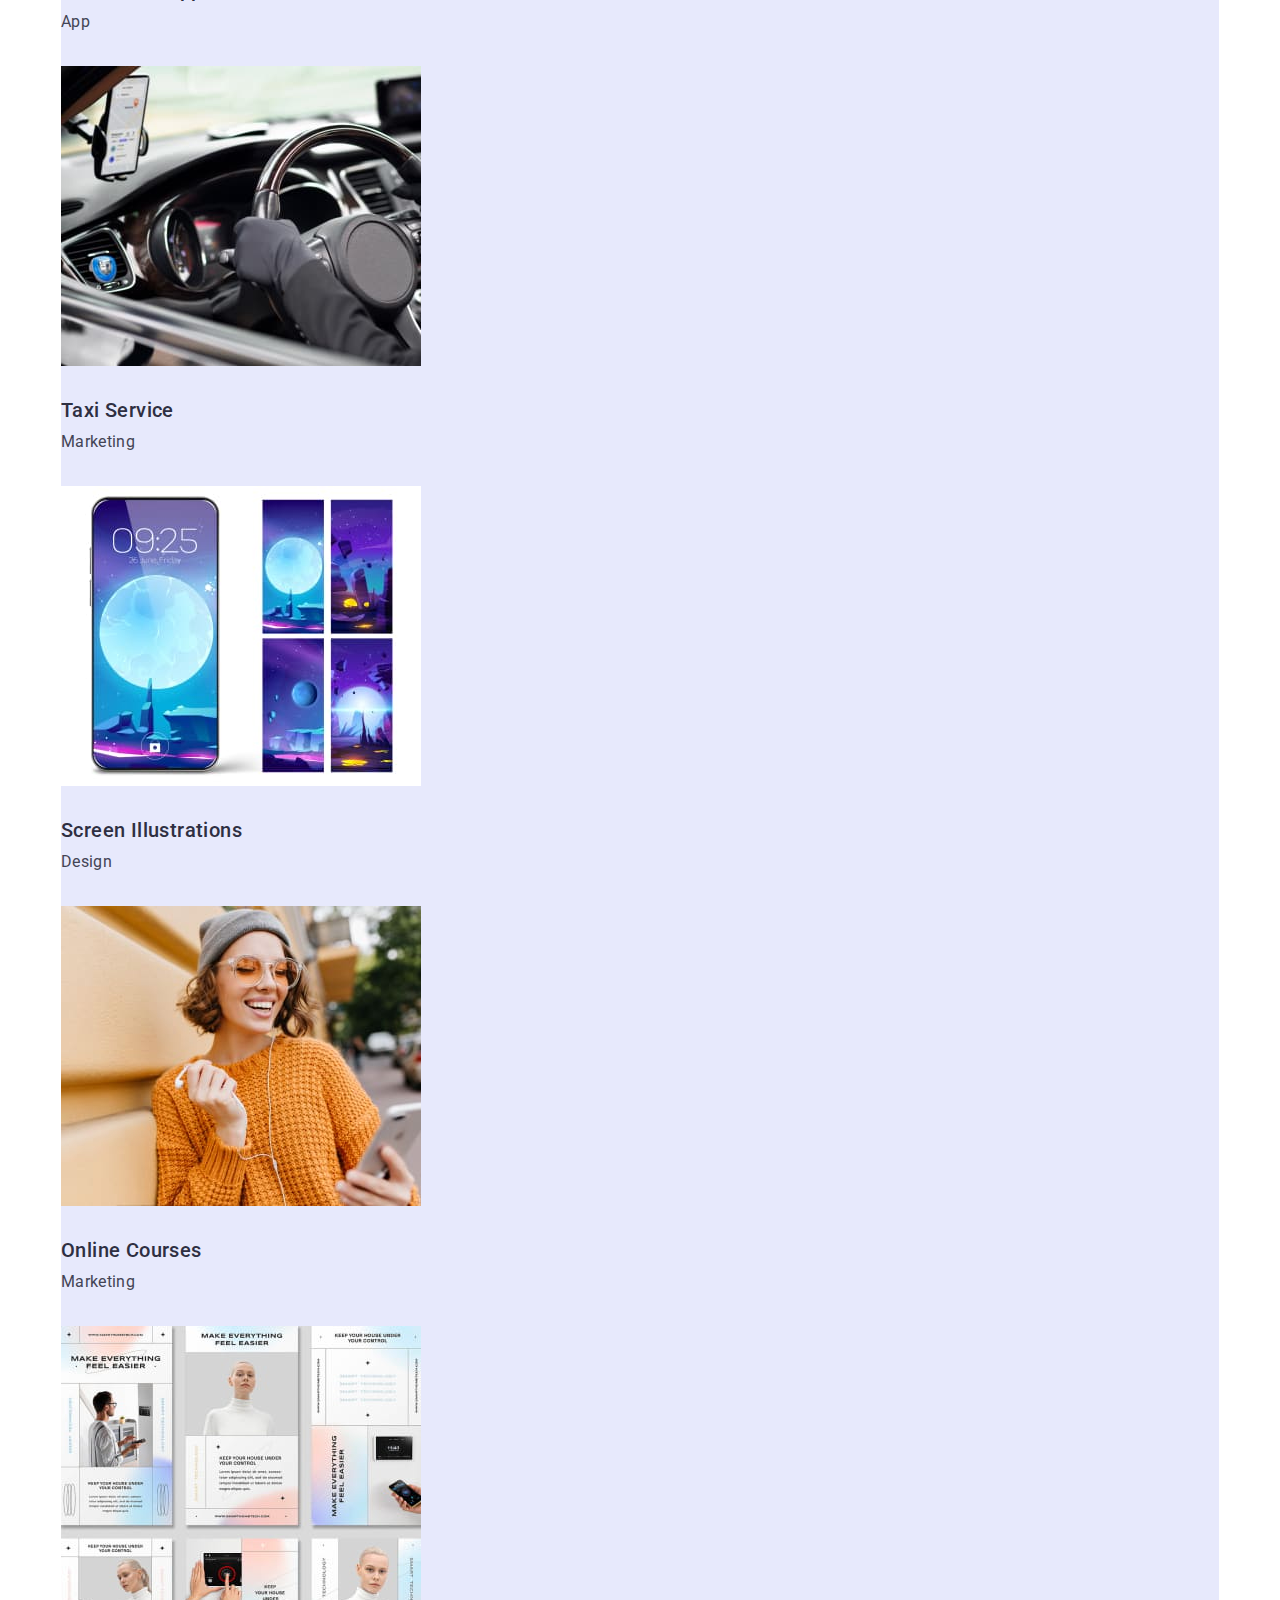
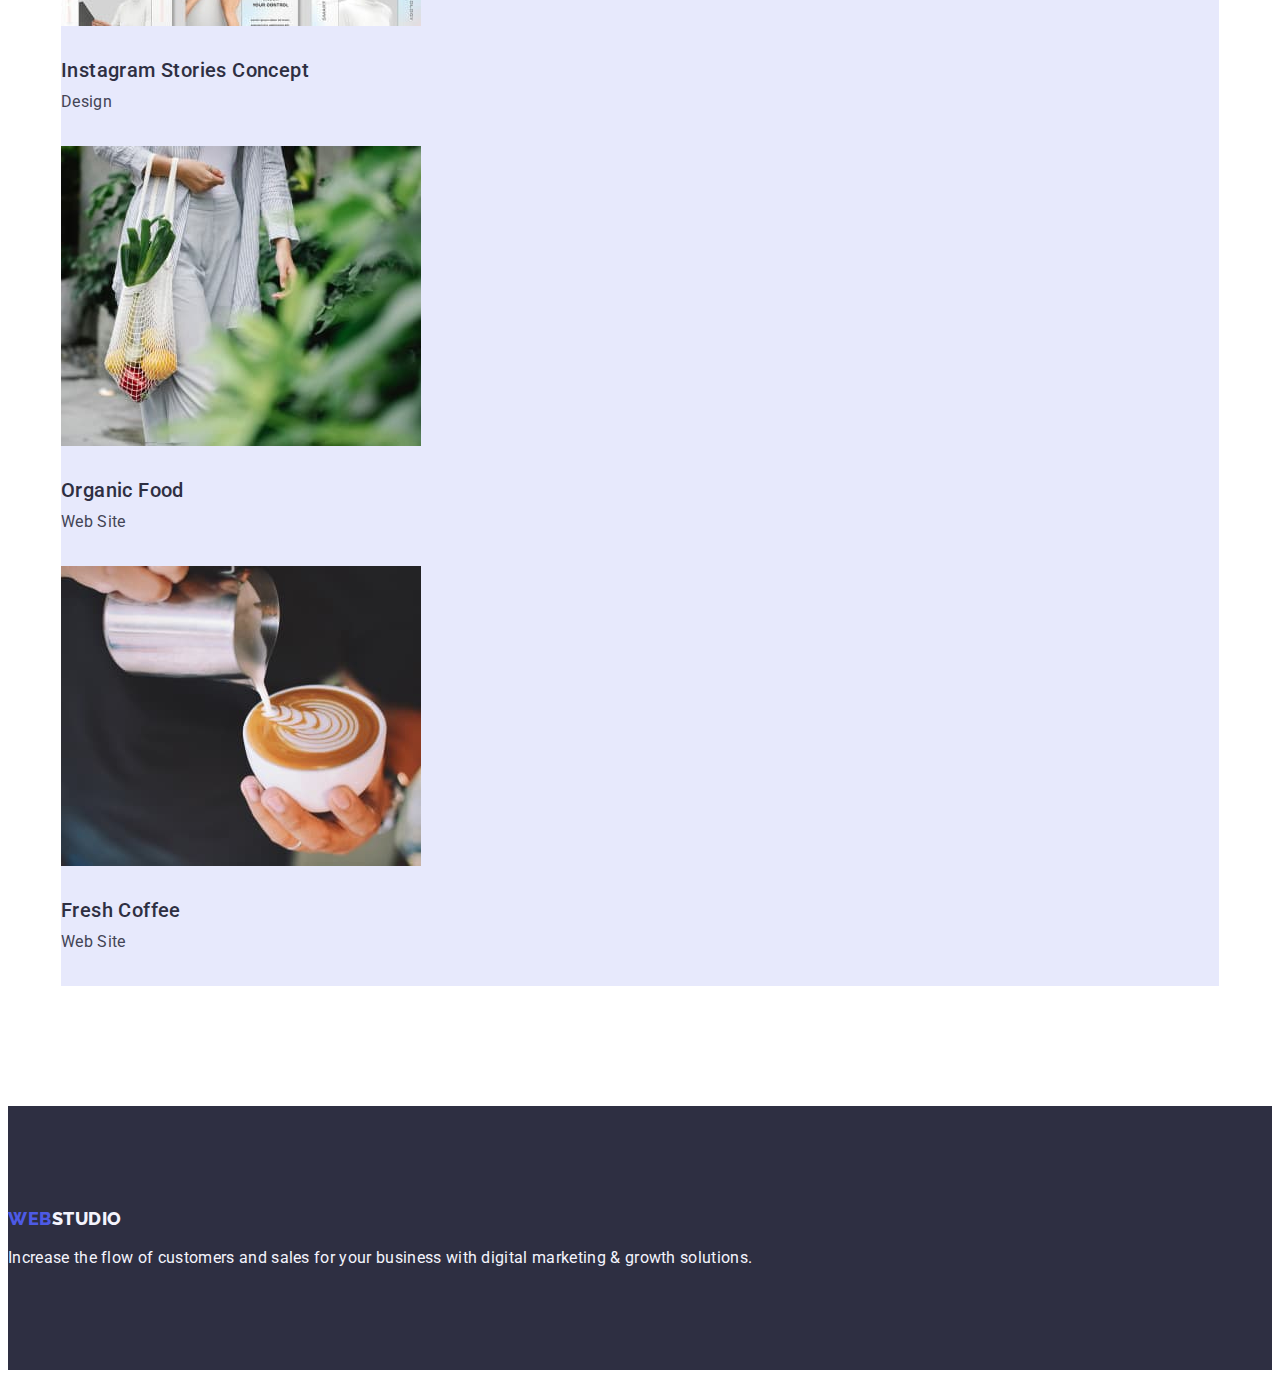
==== commit 1c4fbf7d: "flex position to header" ====
--- a/portfolio.html
+++ b/portfolio.html
@@ -42,15 +42,15 @@
           </ul>
         </nav>
         <address class="header-contact">
-          <ul class="address-list list">
+          <ul class="adress-list list">
             <li class="adress-item">
               <a class="item-contact link" href="mailto:info@devstudio.com">
-                info@devstudio.com
+                  info@devstudio.com
               </a>
             </li>
             <li class="adress-item">
               <a class="item-contact link" href="tel:+110001111111">
-                +11 (000) 111-11-11
+                  +11 (000) 111-11-11
               </a>
             </li>
           </ul>
--- a/css/styles.css
+++ b/css/styles.css
@@ -65,10 +65,14 @@
 
 .header {
   background: #fff;
-  padding-top: 24px;
-  padding-bottom: 24px;
+  padding-top: 25.5px;
+  padding-bottom: 25.5px;
+  border-bottom: 1px solid #e7e9fc;
 }
 .header-navigation {
+  display: flex;
+  margin-right: auto;
+  align-items: center;
 }
 
 .main-logo {
@@ -81,7 +85,7 @@
   text-transform: uppercase;
   color: var(--logo-color-style);
   text-decoration: none;
-  display: block;
+  margin-right: 76px;
 }
 
 .logo-span {
@@ -90,7 +94,11 @@
 }
 
 .header-list {
-}
+  display: flex;
+  align-items: center;
+  gap: 40px;
+}
+
 .header-item {
 }
 
@@ -101,6 +109,7 @@
   letter-spacing: 0.02em;
   color: var(--second-title-color);
 }
+
 .header-link:hover {
   color: var(--active-link-color);
 }
@@ -109,13 +118,30 @@
   color: var(--active-link-color);
 }
 
+.centred {
+  display: flex;
+}
+
 .header-contact {
   font-style: normal;
-}
-.address-list {
-}
+  display: flex;
+}
+
+.adress-list {
+  display: flex;
+}
+
+.adress-item:last-child {
+  margin-left: 40px;
+}
+
+.contact-wrap {
+  display: flex;
+}
+
 .adress-item {
 }
+
 .item-contact {
   font-weight: 400;
   font-size: 16px;
@@ -152,6 +178,7 @@
   color: var(--main-title-color);
   max-width: 496px;
   margin-bottom: 48px;
+  align-items: center;
 }
 
 .hero-btn {
@@ -163,6 +190,7 @@
   letter-spacing: 0.04em;
   text-align: center;
   color: #ffffff;
+  border-radius: 4px;
   display: block;
 }
 
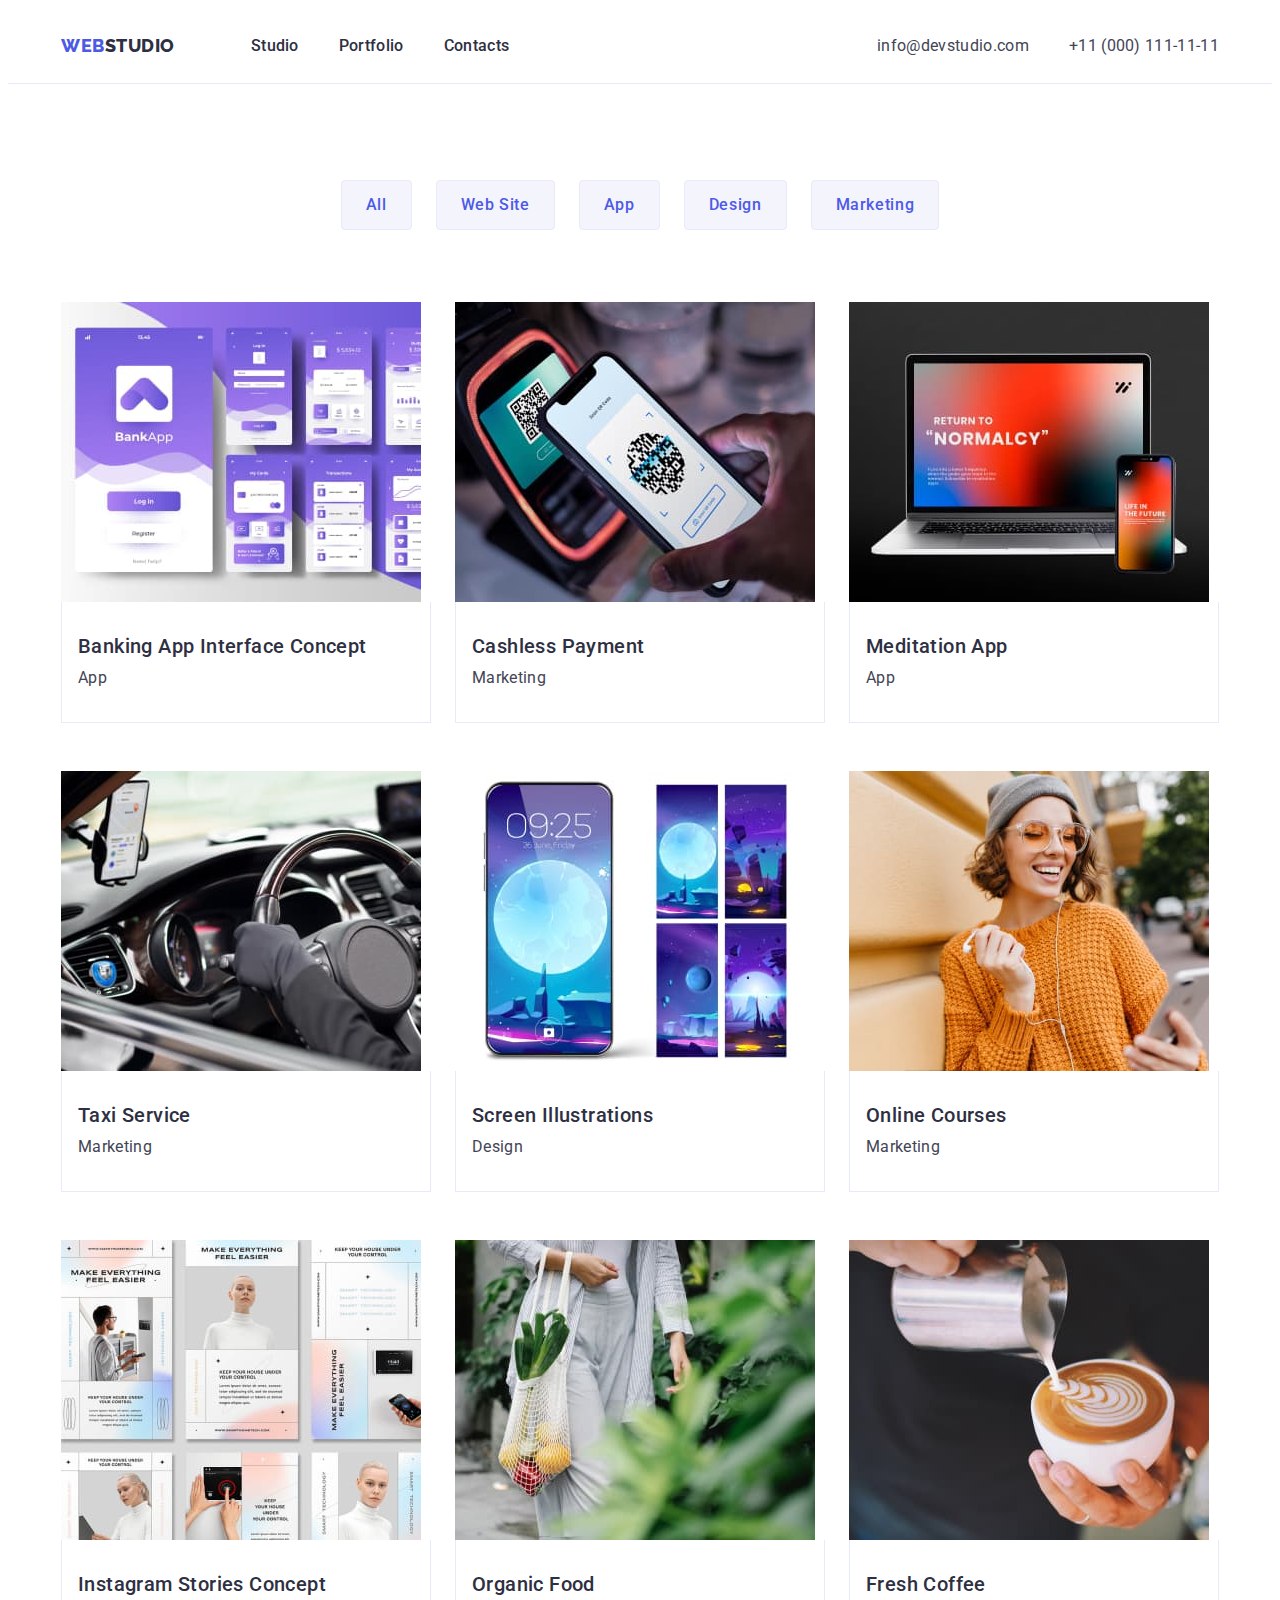
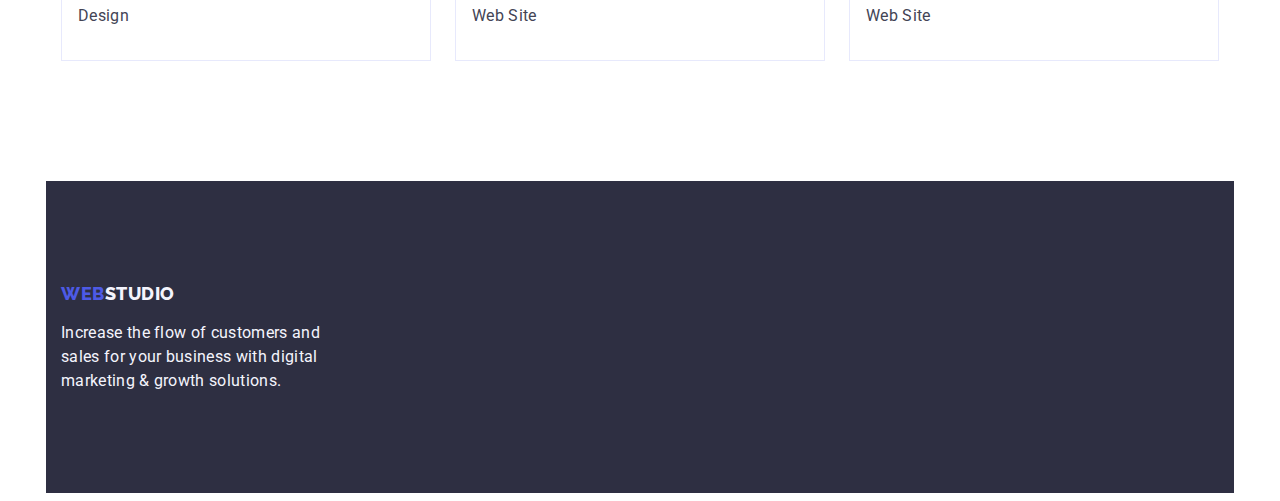
==== commit f4e8e9a9: "added flex to page partfolio" ====
--- a/portfolio.html
+++ b/portfolio.html
@@ -22,11 +22,11 @@
   </head>
   <body>
     <header class="header">
-      <div class="container">
+      <div class="centred container">
         <nav class="header-navigation">
           <a class="main-logo link" href="./index.html"
-            >Web<span class="logo-span">Studio</span></a
-          >
+            >Web<span class="logo-span">Studio</span>
+          </a>
           <ul class="header-list list">
             <li class="header-item">
               <a class="header-link link" href="./index.html"> Studio </a>
@@ -41,16 +41,17 @@
             </li>
           </ul>
         </nav>
+
         <address class="header-contact">
           <ul class="adress-list list">
             <li class="adress-item">
               <a class="item-contact link" href="mailto:info@devstudio.com">
-                  info@devstudio.com
+                info@devstudio.com
               </a>
             </li>
             <li class="adress-item">
               <a class="item-contact link" href="tel:+110001111111">
-                  +11 (000) 111-11-11
+                +11 (000) 111-11-11
               </a>
             </li>
           </ul>
@@ -60,7 +61,7 @@
     <main>
       <!--Filter-->
       <section class="filter">
-        <h1 hidden class="project-title">Our projects</h1>
+        <h1 class="project-title">Our projects</h1>
         <div class="container">
           <ul class="filter-list list">
             <li class="filter-item">
@@ -94,8 +95,10 @@
                   width="360"
                   height="300"
                 />
-                <h2 class="project-name">Banking App Interface Concept</h2>
-                <p class="project-description">App</p>
+                <div class="project-box">
+                  <h2 class="project-name">Banking App Interface Concept</h2>
+                  <p class="project-description">App</p>
+                </div>
               </a>
             </li>
             <li class="project-item">
@@ -104,11 +107,11 @@
                   class="project-picture"
                   src="./images/Portfolio/payment.jpg"
                   alt="employee photo"
-                  width="360"
-                  height="300"
-                />
-                <h2 class="project-name">Cashless Payment</h2>
-                <p class="project-description">Marketing</p>
+                />
+                <div class="project-box">
+                  <h2 class="project-name">Cashless Payment</h2>
+                  <p class="project-description">Marketing</p>
+                </div>
               </a>
             </li>
             <li class="project-item">
@@ -120,8 +123,10 @@
                   width="360"
                   height="300"
                 />
-                <h2 class="project-name">Meditation App</h2>
-                <p class="project-description">App</p>
+                <div class="project-box">
+                  <h2 class="project-name">Meditation App</h2>
+                  <p class="project-description">App</p>
+                </div>
               </a>
             </li>
             <li class="project-item">
@@ -133,8 +138,10 @@
                   width="360"
                   height="300"
                 />
-                <h2 class="project-name">Taxi Service</h2>
-                <p class="project-description">Marketing</p>
+                <div class="project-box">
+                  <h2 class="project-name">Taxi Service</h2>
+                  <p class="project-description">Marketing</p>
+                </div>
               </a>
             </li>
             <li class="project-item">
@@ -146,8 +153,10 @@
                   width="360"
                   height="300"
                 />
-                <h2 class="project-name">Screen Illustrations</h2>
-                <p class="project-description">Design</p>
+                <div class="project-box">
+                  <h2 class="project-name">Screen Illustrations</h2>
+                  <p class="project-description">Design</p>
+                </div>
               </a>
             </li>
             <li class="project-item">
@@ -159,8 +168,10 @@
                   width="360"
                   height="300"
                 />
-                <h2 class="project-name">Online Courses</h2>
-                <p class="project-description">Marketing</p>
+                <div class="project-box">
+                  <h2 class="project-name">Online Courses</h2>
+                  <p class="project-description">Marketing</p>
+                </div>
               </a>
             </li>
             <li class="project-item">
@@ -172,8 +183,10 @@
                   width="360"
                   height="300"
                 />
-                <h2 class="project-name">Instagram Stories Concept</h2>
-                <p class="project-description">Design</p>
+                <div class="project-box">
+                  <h2 class="project-name">Instagram Stories Concept</h2>
+                  <p class="project-description">Design</p>
+                </div>
               </a>
             </li>
             <li class="project-item">
@@ -185,8 +198,10 @@
                   width="360"
                   height="300"
                 />
-                <h2 class="project-name">Organic Food</h2>
-                <p class="project-description">Web Site</p>
+                <div class="project-box">
+                  <h2 class="project-name">Organic Food</h2>
+                  <p class="project-description">Web Site</p>
+                </div>
               </a>
             </li>
             <li class="project-item">
@@ -198,15 +213,17 @@
                   width="360"
                   height="300"
                 />
-                <h2 class="project-name">Fresh Coffee</h2>
-                <p class="project-description">Web Site</p>
+                <div class="project-box">
+                  <h2 class="project-name">Fresh Coffee</h2>
+                  <p class="project-description">Web Site</p>
+                </div>
               </a>
             </li>
           </ul>
         </div>
       </section>
     </main>
-    <footer class="footer">
+    <footer class="footer container">
       <a class="footer-logo link" href="./index.html"
         >Web<span class="logo-span-foot">Studio</span></a
       >
--- a/css/styles.css
+++ b/css/styles.css
@@ -25,6 +25,8 @@
 
 img {
   display: block;
+  max-width: 100%;
+  height: auto;
 }
 
 button {
@@ -179,6 +181,8 @@
   max-width: 496px;
   margin-bottom: 48px;
   align-items: center;
+  margin-left: auto;
+  margin-right: auto;
 }
 
 .hero-btn {
@@ -191,7 +195,9 @@
   text-align: center;
   color: #ffffff;
   border-radius: 4px;
+  box-shadow: 0px 4px 4px rgba(0, 0, 0, 0.15);
   display: block;
+  margin: 0 auto;
 }
 
 .hero-btn:hover {
@@ -206,11 +212,29 @@
 
 .benefits {
   background: #fff;
+}
+
+.benefits-main-title {
+  position: absolute;
+  width: 1px;
+  height: 1px;
+  margin: -1px;
+  border: 0;
+  padding: 0;
+  white-space: nowrap;
+  clip-path: inset(100%);
+  clip: rect(0 0 0 0);
+  overflow: hidden;
 }
 
 .benefits-list {
   padding-top: 120px;
   padding-bottom: 120px;
+  display: flex;
+}
+
+.benefits-item:not(:last-child) {
+  margin-right: 24px;
 }
 
 .benefits-title {
@@ -228,6 +252,8 @@
   line-height: 1.5;
   letter-spacing: 0.02em;
   color: var(--main-text-color);
+  max-width: 264px;
+  height: auto;
 }
 
 /*?--------WHAT ARE WE DO IN------*/
@@ -251,6 +277,15 @@
 
 .examples-list {
   padding-bottom: 120px;
+}
+
+.examples-list {
+  display: flex;
+  gap: 24px;
+}
+
+.examples-item {
+  width: calc((100% - 48px) / 3);
 }
 
 /*? --------OUR TEAM-----------*/
@@ -276,8 +311,26 @@
   margin-bottom: 72px;
 }
 
+.team-list {
+  display: flex;
+  justify-content: center;
+  gap: 24px;
+}
+
 .team-item {
   background: #ffffff;
+  box-shadow: 0px 1px 6px rgba(46, 47, 66, 0.08),
+    0px 1px 1px rgba(46, 47, 66, 0.16), 0px 2px 1px rgba(46, 47, 66, 0.08);
+  border-radius: 0px 0px 4px 4px;
+  min-width: 264px;
+  width: calc((100% - 72px) / 4);
+}
+
+.team-photo {
+}
+
+.team-description {
+  padding: 32px 16px;
 }
 
 .team-name {
@@ -287,6 +340,8 @@
   line-height: 1.2;
   letter-spacing: 0.02em;
   color: var(--second-title-color);
+  margin-bottom: 8px;
+  text-align: center;
 }
 
 .team-post {
@@ -294,6 +349,7 @@
   line-height: 1.5;
   letter-spacing: 0.02em;
   color: var(--main-text-color);
+  text-align: center;
 }
 
 /*! --------======PORTFOLIO========-----------*/
@@ -302,6 +358,19 @@
 
 .filter {
   background: #ffffff;
+}
+
+.project-title {
+  position: absolute;
+  width: 1px;
+  height: 1px;
+  margin: -1px;
+  border: 0;
+  padding: 0;
+  white-space: nowrap;
+  clip-path: inset(100%);
+  clip: rect(0 0 0 0);
+  overflow: hidden;
 }
 
 .filter-list:focus {
@@ -311,6 +380,9 @@
 .filter-list {
   padding-top: 96px;
   padding-bottom: 72px;
+  display: flex;
+  justify-content: center;
+  gap: 24px;
 }
 
 .filter-btn {
@@ -320,9 +392,11 @@
   font-size: 16px;
   line-height: 1.5;
   letter-spacing: 0.04em;
+  padding: 12px 24px;
   color: var(--filter-btn-color);
   background-color: #f4f4fd;
-  border: none;
+  border: 1px solid #e7e9fc;
+  border-radius: 4px;
   cursor: pointer;
 }
 
@@ -350,11 +424,21 @@
 /*? --------PROJECTS-----------*/
 
 .project-list {
+  display: flex;
+  flex-wrap: wrap;
+  gap: 48px 24px;
   padding-bottom: 120px;
 }
 
+.project-box {
+  border: 1px solid #e7e9fc;
+  border-top: none;
+  padding: 32px 16px;
+}
+
 .project-item {
-  background-color: #e7e9fc;
+  background-color: #ffffff;
+  width: calc((100% - 48px) / 3);
 }
 
 .project-link {
@@ -362,6 +446,7 @@
 
 .project-picture {
   cursor: pointer;
+  max-width: 360px;
 }
 .project-name {
   font-style: normal;
@@ -371,7 +456,6 @@
   letter-spacing: 0.02em;
   cursor: pointer;
   color: var(--second-title-color);
-  padding-top: 32px;
   padding-bottom: 8px;
 }
 
@@ -381,7 +465,6 @@
   letter-spacing: 0.02em;
   cursor: pointer;
   color: var(--main-text-color);
-  padding-bottom: 32px;
 }
 
 /*? --------FOOTER-----------*/
@@ -413,5 +496,6 @@
   line-height: 1.5;
   letter-spacing: 0.02em;
   color: #f4f4fd;
+  max-width: 264px;
   padding-bottom: 100px;
 }
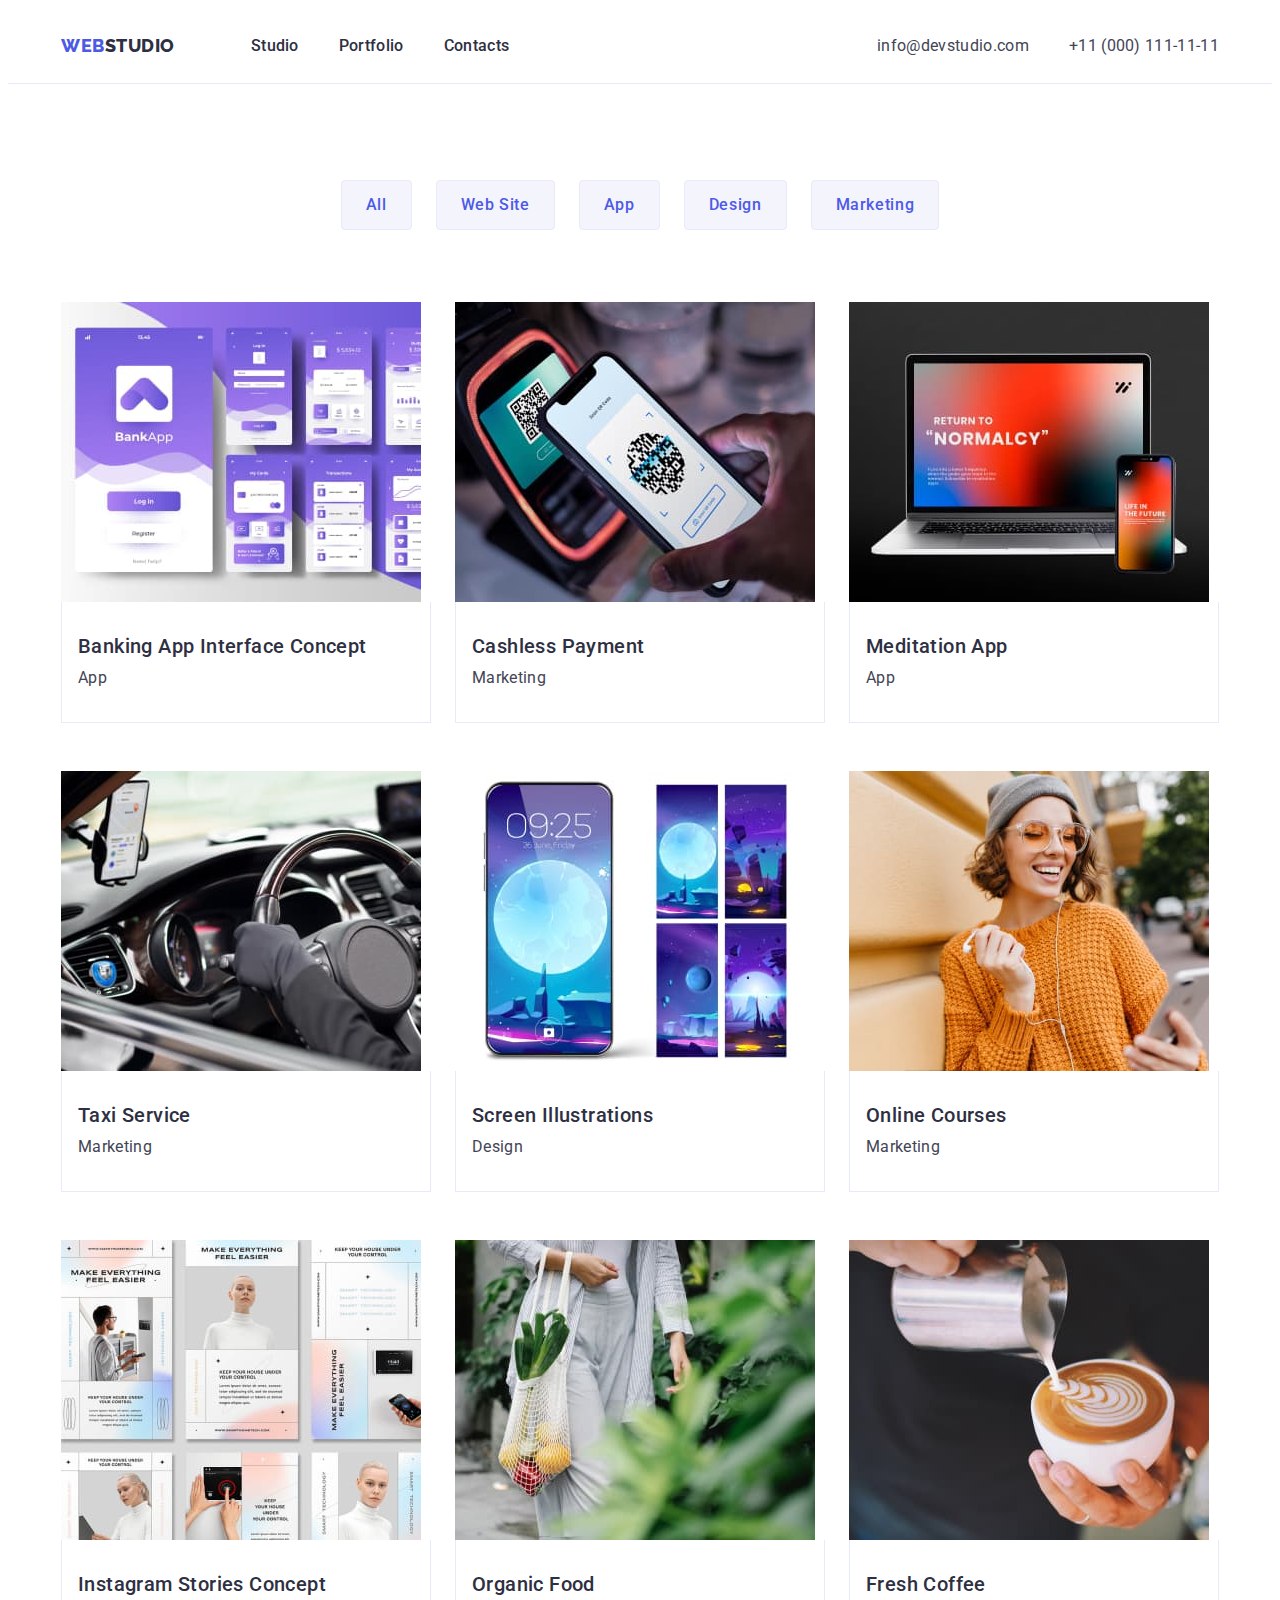
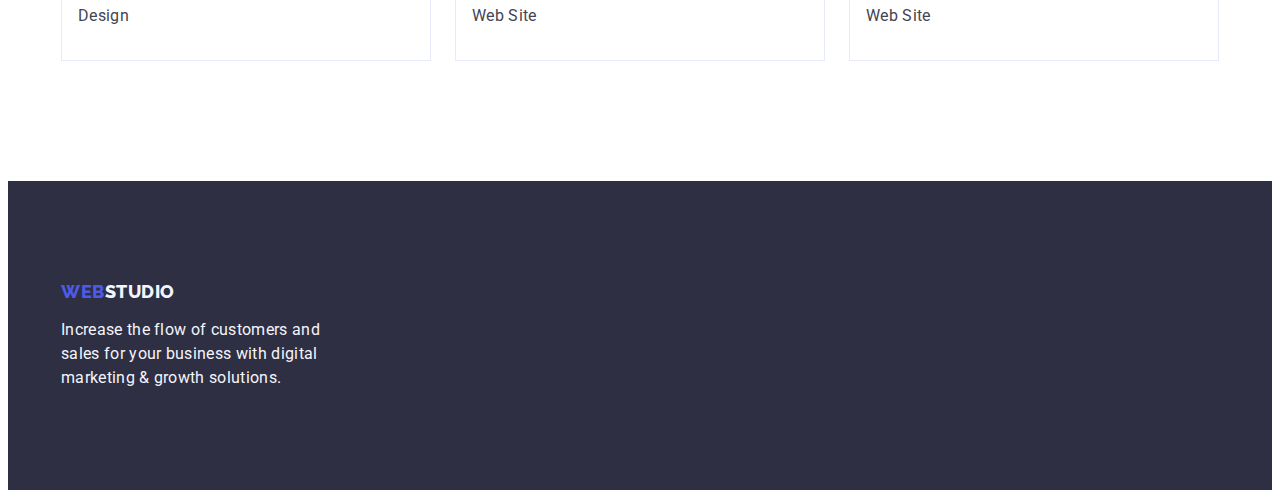
==== commit 0cd31123: "fix footer" ====
--- a/portfolio.html
+++ b/portfolio.html
@@ -22,40 +22,41 @@
   </head>
   <body>
     <header class="header">
-      <div class="centred container">
-        <nav class="header-navigation">
-          <a class="main-logo link" href="./index.html"
-            >Web<span class="logo-span">Studio</span>
-          </a>
-          <ul class="header-list list">
-            <li class="header-item">
-              <a class="header-link link" href="./index.html"> Studio </a>
-            </li>
-            <li class="header-item">
-              <a class="header-link link" href="./portfolio.html">
-                Portfolio
-              </a>
-            </li>
-            <li class="header-item">
-              <a class="header-link link" href=""> Contacts </a>
-            </li>
-          </ul>
-        </nav>
-
-        <address class="header-contact">
-          <ul class="adress-list list">
-            <li class="adress-item">
-              <a class="item-contact link" href="mailto:info@devstudio.com">
-                info@devstudio.com
-              </a>
-            </li>
-            <li class="adress-item">
-              <a class="item-contact link" href="tel:+110001111111">
-                +11 (000) 111-11-11
-              </a>
-            </li>
-          </ul>
-        </address>
+      <div class="container">
+        <section class="header-section">
+          <nav class="header-navigation">
+            <a class="main-logo link" href="./index.html"
+              >Web<span class="logo-span">Studio</span>
+            </a>
+            <ul class="header-list list">
+              <li class="header-item">
+                <a class="header-link link" href="./index.html"> Studio </a>
+              </li>
+              <li class="header-item">
+                <a class="header-link link" href="./portfolio.html">
+                  Portfolio
+                </a>
+              </li>
+              <li class="header-item">
+                <a class="header-link link" href=""> Contacts </a>
+              </li>
+            </ul>
+          </nav>
+          <address class="header-contact">
+            <ul class="adress-list list">
+              <li class="adress-item">
+                <a class="item-contact link" href="mailto:info@devstudio.com">
+                  info@devstudio.com
+                </a>
+              </li>
+              <li class="adress-item">
+                <a class="item-contact link" href="tel:+110001111111">
+                  +11 (000) 111-11-11
+                </a>
+              </li>
+            </ul>
+          </address>
+        </section>
       </div>
     </header>
     <main>
@@ -223,14 +224,16 @@
         </div>
       </section>
     </main>
-    <footer class="footer container">
-      <a class="footer-logo link" href="./index.html"
-        >Web<span class="logo-span-foot">Studio</span></a
-      >
-      <p class="footer-text">
-        Increase the flow of customers and sales for your business with digital
-        marketing & growth solutions.
-      </p>
+    <footer class="footer">
+      <div class="container">
+        <a class="footer-logo link" href="./index.html"
+          >Web<span class="logo-span-foot">Studio</span></a
+        >
+        <p class="footer-text">
+          Increase the flow of customers and sales for your business with digital
+          marketing & growth solutions.
+        </p>
+      </div>
     </footer>
   </body>
 </html>
--- a/css/styles.css
+++ b/css/styles.css
@@ -67,10 +67,15 @@
 
 .header {
   background: #fff;
+  border-bottom: 1px solid #e7e9fc;
+}
+
+.header-section {
   padding-top: 25.5px;
   padding-bottom: 25.5px;
-  border-bottom: 1px solid #e7e9fc;
-}
+  display: flex;
+}
+
 .header-navigation {
   display: flex;
   margin-right: auto;
@@ -120,10 +125,6 @@
   color: var(--active-link-color);
 }
 
-.centred {
-  display: flex;
-}
-
 .header-contact {
   font-style: normal;
   display: flex;
@@ -212,6 +213,8 @@
 
 .benefits {
   background: #fff;
+  padding-top: 120px;
+  padding-bottom: 120px;
 }
 
 .benefits-main-title {
@@ -228,8 +231,6 @@
 }
 
 .benefits-list {
-  padding-top: 120px;
-  padding-bottom: 120px;
   display: flex;
 }
 
@@ -258,6 +259,7 @@
 
 /*?--------WHAT ARE WE DO IN------*/
 .examples {
+  padding-bottom: 120px;
 }
 
 .examples-title {
@@ -276,7 +278,6 @@
 }
 
 .examples-list {
-  padding-bottom: 120px;
 }
 
 .examples-list {
@@ -292,9 +293,6 @@
 
 .team {
   background: #f4f4fd;
-}
-
-.our-team {
   padding-top: 120px;
   padding-bottom: 120px;
 }
@@ -471,6 +469,8 @@
 
 .footer {
   background-color: var(--second-title-color);
+  padding-top: 100px;
+  padding-bottom: 100px;
 }
 
 .footer-logo {
@@ -483,8 +483,7 @@
   text-transform: uppercase;
   color: var(--logo-color-style);
   display: block;
-  padding-top: 101.5px;
-  padding-bottom: 17.5px;
+  margin-bottom: 16px;
 }
 
 .logo-span-foot {
@@ -497,5 +496,4 @@
   letter-spacing: 0.02em;
   color: #f4f4fd;
   max-width: 264px;
-  padding-bottom: 100px;
-}
+}
